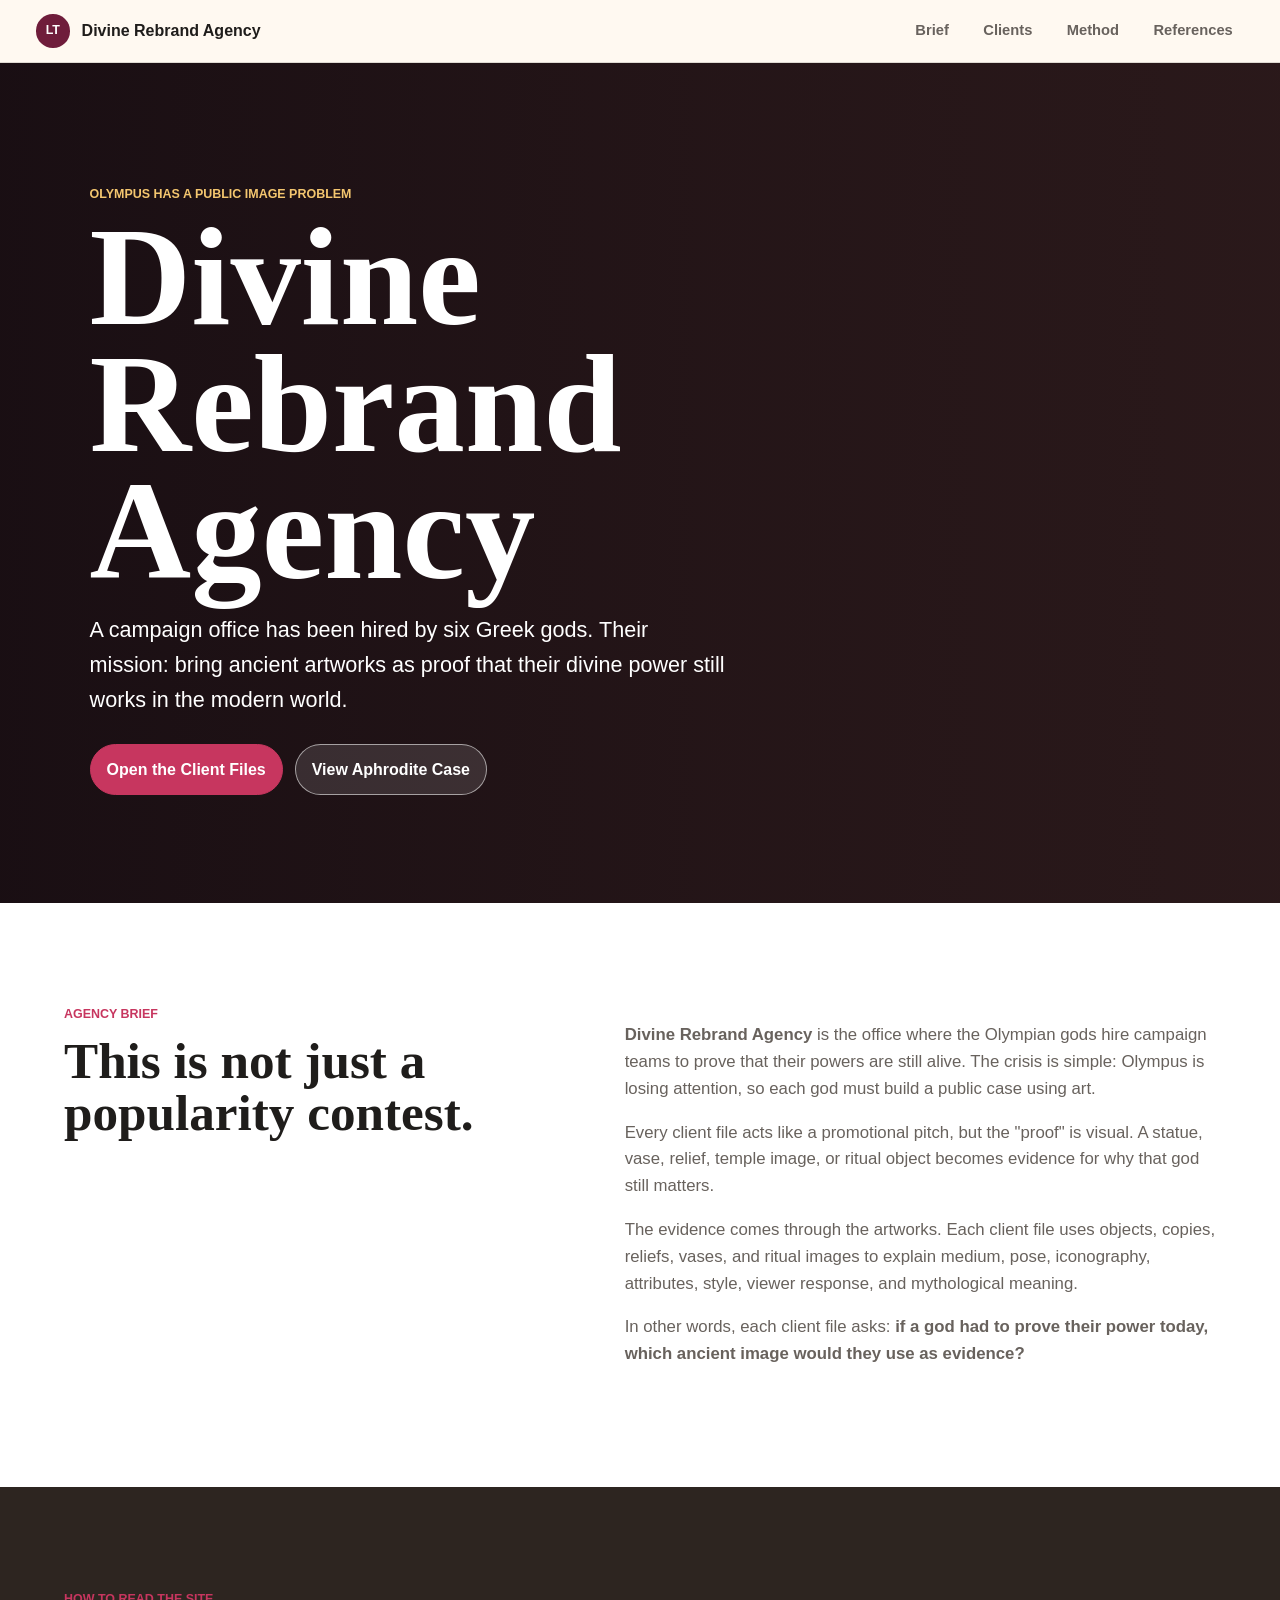
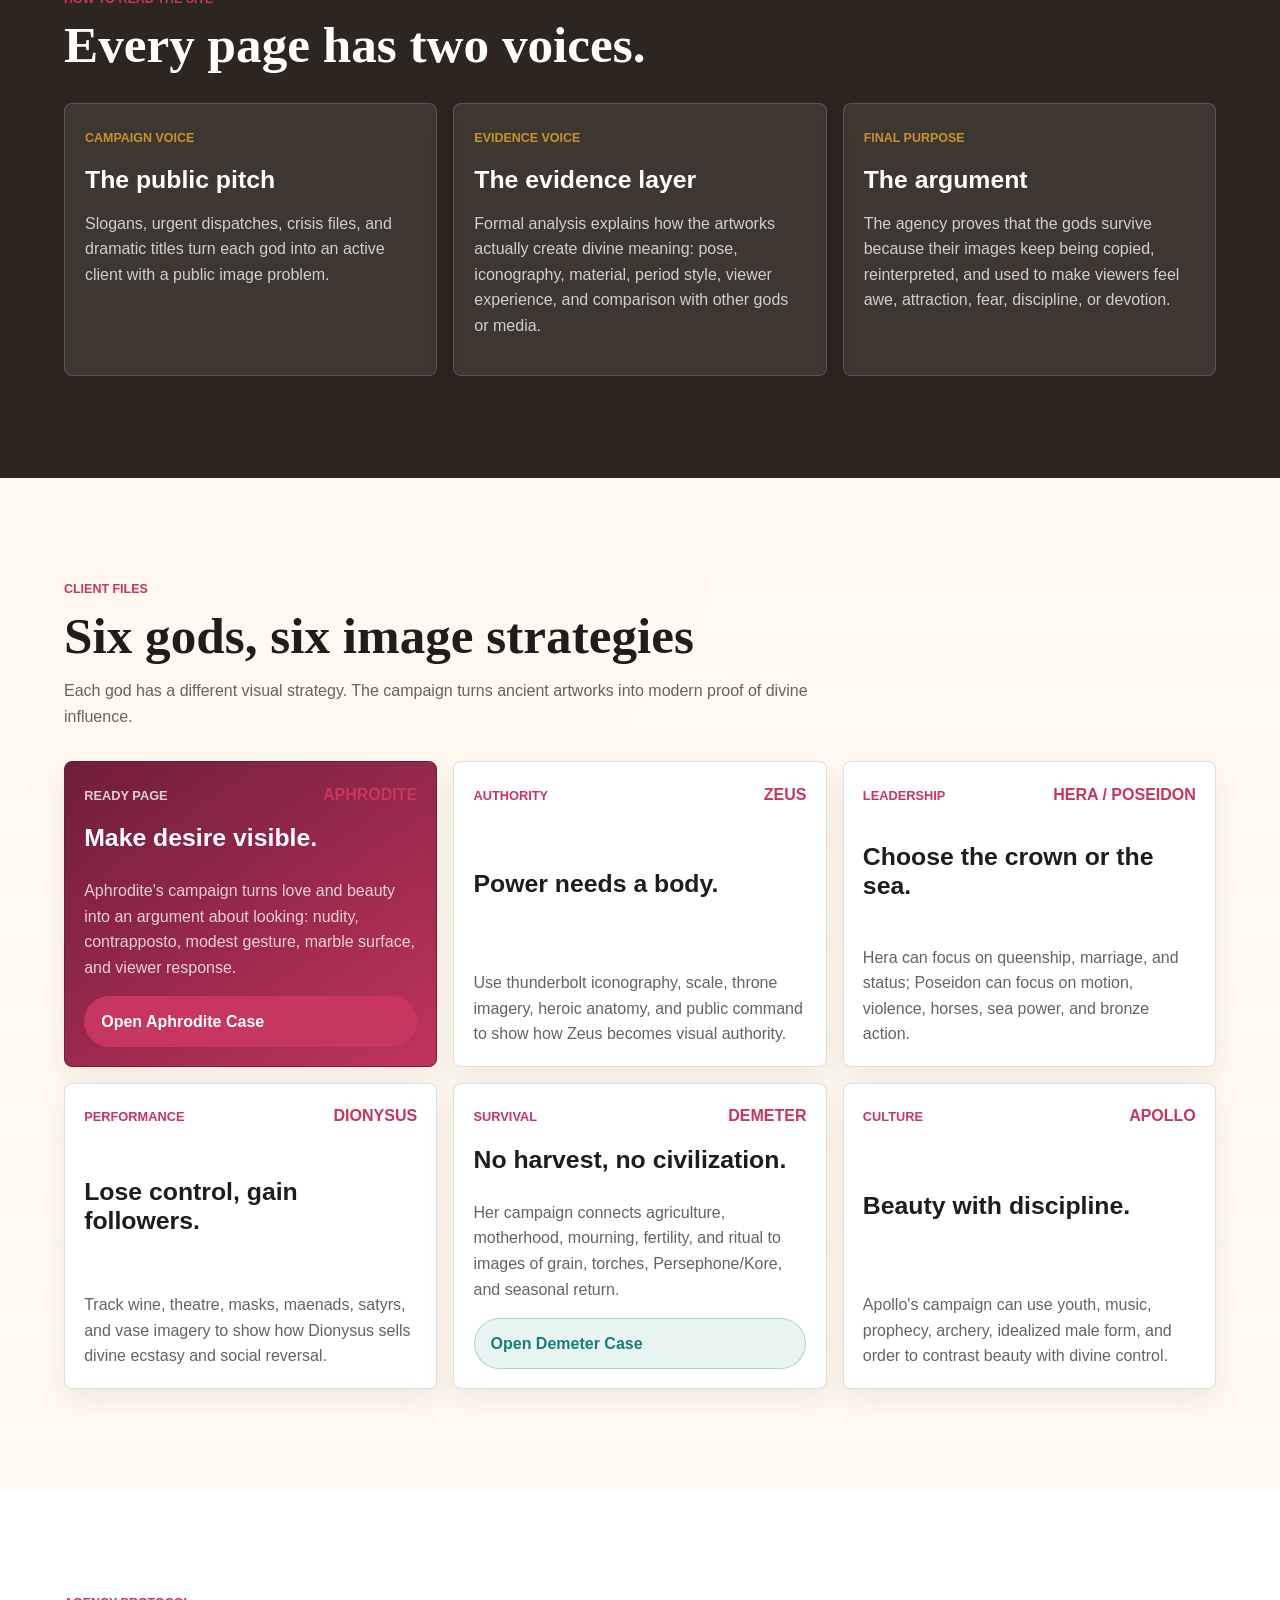
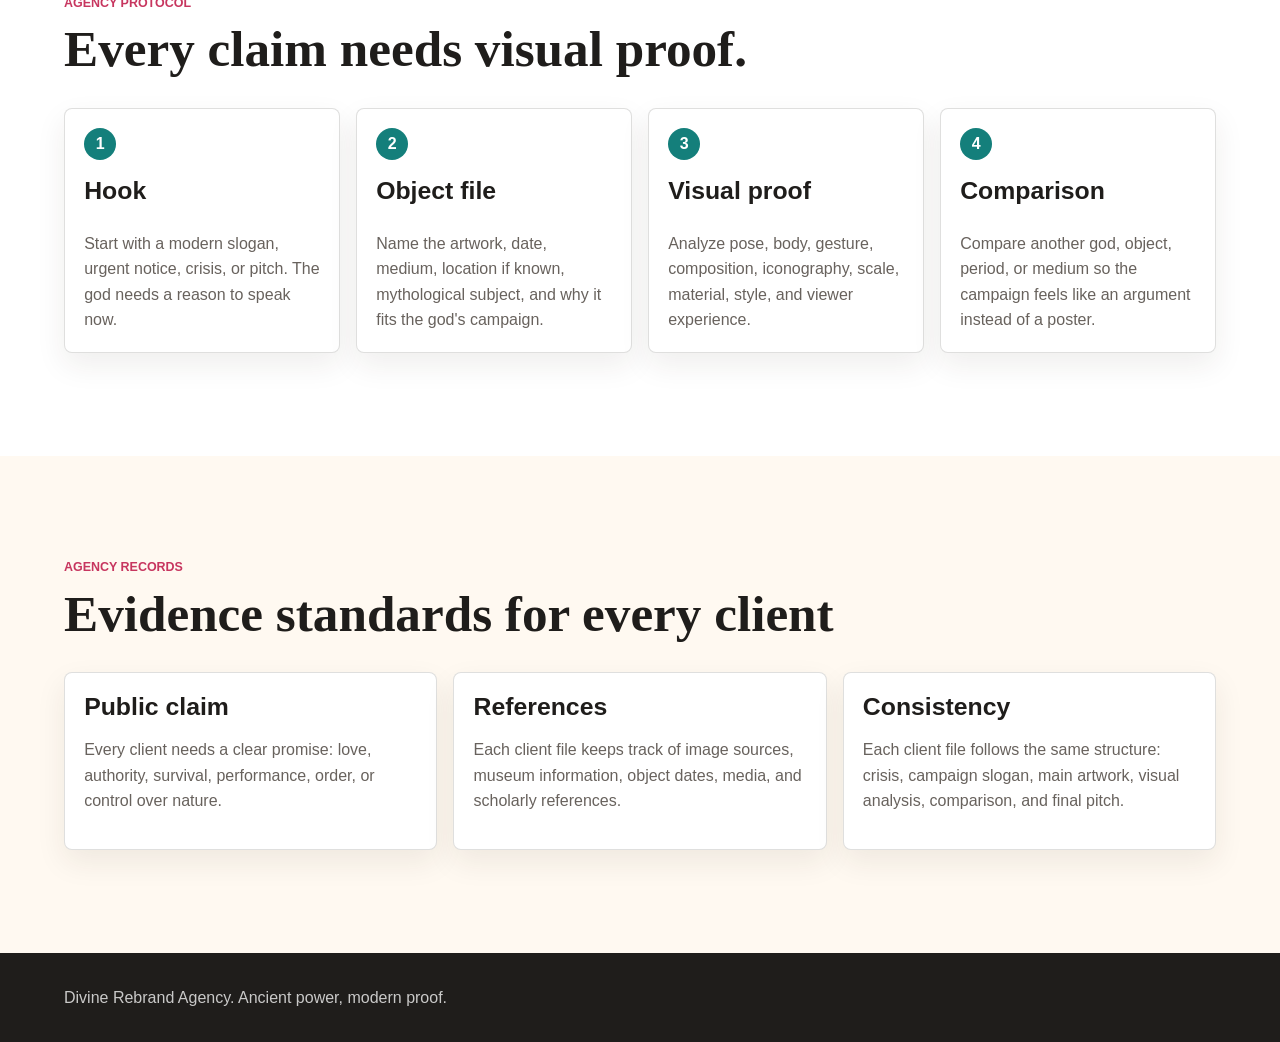
==== index.html @ 1e1e9582 "Remove class framing from public site" ====
<!doctype html>
<html lang="en">
<head>
  <meta charset="utf-8">
  <meta name="viewport" content="width=device-width, initial-scale=1">
  <title>Divine Rebrand Agency</title>
  <link rel="preconnect" href="https://commons.wikimedia.org">
  <link rel="preconnect" href="https://upload.wikimedia.org">
  <link rel="stylesheet" href="styles.css">
</head>
<body>
  <header class="site-header">
    <a class="brand" href="index.html" aria-label="Divine Rebrand Agency home">
      <span class="brand-mark">LT</span>
      <span>Divine Rebrand Agency</span>
    </a>
    <nav aria-label="Main navigation">
      <a href="#brief">Brief</a>
      <a href="#clients">Clients</a>
      <a href="#method">Method</a>
      <a href="#references">References</a>
    </nav>
  </header>

  <main>
    <section class="hero agency-hero" aria-labelledby="hero-title">
      <div class="hero-backdrop agency-backdrop" role="img" aria-label="Classical Venus painting used as a dramatic agency background"></div>
      <div class="hero-content">
        <p class="kicker">Olympus has a public image problem</p>
        <h1 id="hero-title">Divine Rebrand Agency</h1>
        <p class="hero-copy">A campaign office has been hired by six Greek gods. Their mission: bring ancient artworks as proof that their divine power still works in the modern world.</p>
        <div class="hero-actions">
          <a class="button primary" href="#clients">Open the Client Files</a>
          <a class="button ghost" href="aphrodite.html">View Aphrodite Case</a>
        </div>
      </div>
    </section>

    <section id="brief" class="band about-grid" aria-labelledby="brief-title">
      <div>
        <p class="section-label">Agency brief</p>
        <h2 id="brief-title">This is not just a popularity contest.</h2>
      </div>
      <div class="about-text">
        <p><strong>Divine Rebrand Agency</strong> is the office where the Olympian gods hire campaign teams to prove that their powers are still alive. The crisis is simple: Olympus is losing attention, so each god must build a public case using art.</p>
        <p>Every client file acts like a promotional pitch, but the "proof" is visual. A statue, vase, relief, temple image, or ritual object becomes evidence for why that god still matters.</p>
        <p>The evidence comes through the artworks. Each client file uses objects, copies, reliefs, vases, and ritual images to explain medium, pose, iconography, attributes, style, viewer response, and mythological meaning.</p>
        <p>In other words, each client file asks: <strong>if a god had to prove their power today, which ancient image would they use as evidence?</strong></p>
      </div>
    </section>

    <section class="theme-map" aria-labelledby="theme-map-title">
      <div class="section-heading">
        <p class="section-label">How to read the site</p>
        <h2 id="theme-map-title">Every page has two voices.</h2>
      </div>
      <div class="theme-grid">
        <article>
          <span>Campaign voice</span>
          <h3>The public pitch</h3>
          <p>Slogans, urgent dispatches, crisis files, and dramatic titles turn each god into an active client with a public image problem.</p>
        </article>
        <article>
          <span>Evidence voice</span>
          <h3>The evidence layer</h3>
          <p>Formal analysis explains how the artworks actually create divine meaning: pose, iconography, material, period style, viewer experience, and comparison with other gods or media.</p>
        </article>
        <article>
          <span>Final purpose</span>
          <h3>The argument</h3>
          <p>The agency proves that the gods survive because their images keep being copied, reinterpreted, and used to make viewers feel awe, attraction, fear, discipline, or devotion.</p>
        </article>
      </div>
    </section>

    <section id="clients" class="clients" aria-labelledby="clients-title">
      <div class="section-heading">
        <p class="section-label">Client files</p>
        <h2 id="clients-title">Six gods, six image strategies</h2>
        <p>Each god has a different visual strategy. The campaign turns ancient artworks into modern proof of divine influence.</p>
      </div>

      <div class="client-grid">
        <article class="client-card featured">
          <div class="client-topline">
            <span>Ready page</span>
            <strong>Aphrodite</strong>
          </div>
          <h3>Make desire visible.</h3>
          <p>Aphrodite's campaign turns love and beauty into an argument about looking: nudity, contrapposto, modest gesture, marble surface, and viewer response.</p>
          <a class="button primary" href="aphrodite.html">Open Aphrodite Case</a>
        </article>

        <article class="client-card">
          <div class="client-topline">
            <span>Authority</span>
            <strong>Zeus</strong>
          </div>
          <h3>Power needs a body.</h3>
          <p>Use thunderbolt iconography, scale, throne imagery, heroic anatomy, and public command to show how Zeus becomes visual authority.</p>
        </article>

        <article class="client-card">
          <div class="client-topline">
            <span>Leadership</span>
            <strong>Hera / Poseidon</strong>
          </div>
          <h3>Choose the crown or the sea.</h3>
          <p>Hera can focus on queenship, marriage, and status; Poseidon can focus on motion, violence, horses, sea power, and bronze action.</p>
        </article>

        <article class="client-card">
          <div class="client-topline">
            <span>Performance</span>
            <strong>Dionysus</strong>
          </div>
          <h3>Lose control, gain followers.</h3>
          <p>Track wine, theatre, masks, maenads, satyrs, and vase imagery to show how Dionysus sells divine ecstasy and social reversal.</p>
        </article>

        <article class="client-card">
          <div class="client-topline">
            <span>Survival</span>
            <strong>Demeter</strong>
          </div>
          <h3>No harvest, no civilization.</h3>
          <p>Her campaign connects agriculture, motherhood, mourning, fertility, and ritual to images of grain, torches, Persephone/Kore, and seasonal return.</p>
          <a class="button secondary" href="demeter.html">Open Demeter Case</a>
        </article>

        <article class="client-card">
          <div class="client-topline">
            <span>Culture</span>
            <strong>Apollo</strong>
          </div>
          <h3>Beauty with discipline.</h3>
          <p>Apollo's campaign can use youth, music, prophecy, archery, idealized male form, and order to contrast beauty with divine control.</p>
        </article>
      </div>
    </section>

    <section id="method" class="band method" aria-labelledby="method-title">
      <div class="section-heading">
        <p class="section-label">Agency protocol</p>
        <h2 id="method-title">Every claim needs visual proof.</h2>
      </div>
      <div class="method-grid">
        <article>
          <span>1</span>
          <h3>Hook</h3>
          <p>Start with a modern slogan, urgent notice, crisis, or pitch. The god needs a reason to speak now.</p>
        </article>
        <article>
          <span>2</span>
          <h3>Object file</h3>
          <p>Name the artwork, date, medium, location if known, mythological subject, and why it fits the god's campaign.</p>
        </article>
        <article>
          <span>3</span>
          <h3>Visual proof</h3>
          <p>Analyze pose, body, gesture, composition, iconography, scale, material, style, and viewer experience.</p>
        </article>
        <article>
          <span>4</span>
          <h3>Comparison</h3>
          <p>Compare another god, object, period, or medium so the campaign feels like an argument instead of a poster.</p>
        </article>
      </div>
    </section>

    <section id="references" class="references" aria-labelledby="references-title">
      <div class="section-heading">
        <p class="section-label">Agency records</p>
        <h2 id="references-title">Evidence standards for every client</h2>
      </div>
      <div class="reference-columns">
        <article>
          <h3>Public claim</h3>
          <p>Every client needs a clear promise: love, authority, survival, performance, order, or control over nature.</p>
        </article>
        <article>
          <h3>References</h3>
          <p>Each client file keeps track of image sources, museum information, object dates, media, and scholarly references.</p>
        </article>
        <article>
          <h3>Consistency</h3>
          <p>Each client file follows the same structure: crisis, campaign slogan, main artwork, visual analysis, comparison, and final pitch.</p>
        </article>
      </div>
    </section>
  </main>

  <footer>
    <p>Divine Rebrand Agency. Ancient power, modern proof.</p>
  </footer>
</body>
</html>
---- styles.css ----
:root {
  --ink: #1f1d1b;
  --muted: #68625d;
  --paper: #fff9f1;
  --panel: #ffffff;
  --rose: #c7365f;
  --wine: #6f1d3b;
  --gold: #c9932c;
  --teal: #147f7b;
  --bronze: #8c642d;
  --line: rgba(31, 29, 27, 0.14);
  --shadow: 0 20px 60px rgba(48, 31, 20, 0.18);
}

* {
  box-sizing: border-box;
}

html {
  scroll-behavior: smooth;
}

body {
  margin: 0;
  color: var(--ink);
  background: var(--paper);
  font-family: Inter, "Segoe UI", Arial, sans-serif;
  line-height: 1.6;
}

img {
  display: block;
  max-width: 100%;
}

a {
  color: inherit;
}

.site-header {
  position: sticky;
  top: 0;
  z-index: 20;
  display: flex;
  align-items: center;
  justify-content: space-between;
  gap: 1rem;
  padding: 0.75rem clamp(1rem, 3vw, 2.25rem);
  border-bottom: 1px solid var(--line);
  background: rgba(255, 249, 241, 0.92);
  backdrop-filter: blur(14px);
}

.brand,
nav {
  display: flex;
  align-items: center;
  gap: 0.75rem;
}

.brand {
  text-decoration: none;
  font-weight: 800;
}

.brand-mark {
  display: grid;
  width: 2.1rem;
  height: 2.1rem;
  place-items: center;
  border-radius: 50%;
  color: #fff;
  background: var(--wine);
  font-size: 0.78rem;
}

nav a {
  border-radius: 999px;
  padding: 0.45rem 0.7rem;
  color: var(--muted);
  font-size: 0.92rem;
  font-weight: 700;
  text-decoration: none;
}

nav a:hover,
nav a:focus-visible {
  color: var(--ink);
  background: rgba(199, 54, 95, 0.1);
}

.hero {
  position: relative;
  min-height: calc(100vh - 60px);
  display: grid;
  align-items: end;
  overflow: hidden;
  background: #2e1b1c;
}

.hero-backdrop {
  position: absolute;
  inset: 0;
  background:
    linear-gradient(90deg, rgba(23, 13, 18, 0.86), rgba(23, 13, 18, 0.34) 54%, rgba(23, 13, 18, 0.08)),
    url("https://commons.wikimedia.org/wiki/Special:FilePath/Sandro%20Botticelli%20-%20La%20nascita%20di%20Venere%20-%20Google%20Art%20Project%20-%20edited.jpg") center 34% / cover;
  transform: scale(1.02);
}

.agency-backdrop {
  background:
    linear-gradient(90deg, rgba(23, 13, 18, 0.9), rgba(23, 13, 18, 0.42) 56%, rgba(23, 13, 18, 0.16)),
    url("https://commons.wikimedia.org/wiki/Special:FilePath/Sandro%20Botticelli%20-%20La%20nascita%20di%20Venere%20-%20Google%20Art%20Project%20-%20edited.jpg") center 30% / cover;
}

.aphrodite-backdrop {
  background:
    linear-gradient(90deg, rgba(63, 17, 39, 0.92), rgba(63, 17, 39, 0.48) 54%, rgba(63, 17, 39, 0.08)),
    url("https://commons.wikimedia.org/wiki/Special:FilePath/Cnidus%20Aphrodite%20Altemps%20Inv8619.jpg") center 18% / cover;
}

.demeter-backdrop {
  background:
    linear-gradient(90deg, rgba(31, 39, 18, 0.92), rgba(56, 54, 28, 0.58) 54%, rgba(56, 54, 28, 0.12)),
    url("https://upload.wikimedia.org/wikipedia/commons/2/20/Great_Eleusinian_Relief.jpg") center 18% / cover;
}

.hero-content {
  position: relative;
  width: min(760px, calc(100% - 2rem));
  margin: 0 0 clamp(4rem, 12vh, 7rem) clamp(1rem, 7vw, 6rem);
  color: #fff;
}

.kicker,
.section-label {
  margin: 0 0 0.6rem;
  color: var(--rose);
  font-size: 0.78rem;
  font-weight: 900;
  letter-spacing: 0;
  text-transform: uppercase;
}

.hero .kicker {
  color: #f4c66f;
}

h1,
h2,
h3,
p {
  overflow-wrap: anywhere;
}

h1 {
  margin: 0;
  font-family: Georgia, "Times New Roman", serif;
  font-size: clamp(4rem, 11vw, 9rem);
  line-height: 0.9;
  letter-spacing: 0;
}

h2 {
  margin: 0;
  font-family: Georgia, "Times New Roman", serif;
  font-size: clamp(2rem, 4vw, 4.4rem);
  line-height: 1.02;
  letter-spacing: 0;
}

h3 {
  margin: 0 0 0.6rem;
  font-size: clamp(1.1rem, 2vw, 1.55rem);
  line-height: 1.18;
  letter-spacing: 0;
}

.hero-copy {
  max-width: 40rem;
  margin: 1.2rem 0 1.7rem;
  font-size: clamp(1.05rem, 2vw, 1.35rem);
}

.hero-actions,
.promise-buttons,
.ad-links {
  display: flex;
  flex-wrap: wrap;
  gap: 0.75rem;
}

.button,
button {
  min-height: 2.7rem;
  border: 1px solid var(--line);
  border-radius: 999px;
  padding: 0.72rem 1rem;
  font: inherit;
  font-weight: 800;
  cursor: pointer;
}

.button {
  display: inline-flex;
  align-items: center;
  text-decoration: none;
}

.primary {
  color: #fff;
  border-color: var(--rose);
  background: var(--rose);
}

.secondary {
  color: var(--teal);
  border-color: rgba(20, 127, 123, 0.28);
  background: #e7f4f2;
}

.ghost {
  color: #fff;
  border-color: rgba(255, 255, 255, 0.55);
  background: rgba(255, 255, 255, 0.12);
}

.band,
.clients,
.campaign,
  .compare,
  .theme-map,
  .method,
  .analysis-lab,
  .campaign-files,
  .references {
  padding: clamp(4rem, 8vw, 7rem) clamp(1rem, 5vw, 5rem);
}

.band {
  background: #fff;
}

.about-grid {
  display: grid;
  grid-template-columns: minmax(0, 0.9fr) minmax(18rem, 1.1fr);
  gap: clamp(2rem, 6vw, 6rem);
}

.about-text {
  color: var(--muted);
  font-size: 1.05rem;
}

.section-heading {
  max-width: 780px;
  margin-bottom: 2rem;
}

.section-heading > p:last-child {
  color: var(--muted);
}

.clients {
  background:
    linear-gradient(180deg, rgba(255, 249, 241, 0.96), rgba(255, 249, 241, 1)),
    radial-gradient(circle at 20% 0%, rgba(199, 54, 95, 0.16), transparent 34%);
}

.client-grid {
  display: grid;
  grid-template-columns: repeat(3, minmax(0, 1fr));
  gap: 1rem;
}

.client-card,
.method-grid article {
  min-height: 250px;
  display: grid;
  align-content: space-between;
  gap: 1rem;
  padding: 1.2rem;
  border: 1px solid var(--line);
  border-radius: 8px;
  background: var(--panel);
  box-shadow: 0 12px 30px rgba(55, 36, 21, 0.08);
}

.client-card.featured {
  color: #fff;
  border-color: var(--wine);
  background:
    linear-gradient(145deg, rgba(111, 29, 59, 0.95), rgba(199, 54, 95, 0.92)),
    var(--wine);
}

.client-card.featured p,
.client-card.featured .client-topline span {
  color: rgba(255, 255, 255, 0.78);
}

.client-card p,
.method-grid p {
  margin: 0;
  color: var(--muted);
}

.client-topline {
  display: flex;
  align-items: baseline;
  justify-content: space-between;
  gap: 1rem;
  color: var(--rose);
  font-size: 0.8rem;
  font-weight: 900;
  text-transform: uppercase;
}

.client-topline strong {
  color: currentColor;
  font-size: 1rem;
}

.method-grid {
  display: grid;
  grid-template-columns: repeat(4, minmax(0, 1fr));
  gap: 1rem;
}

.method-grid article {
  min-height: 220px;
}

.method-grid span {
  display: grid;
  width: 2rem;
  height: 2rem;
  place-items: center;
  border-radius: 50%;
  color: #fff;
  background: var(--teal);
  font-weight: 900;
}

.theme-map,
.analysis-lab {
  background: #2d2520;
  color: #fff;
}

.theme-map .section-heading > p:last-child,
.analysis-lab .section-heading > p:last-child {
  color: rgba(255, 255, 255, 0.72);
}

.theme-grid,
.dossier-grid,
.analysis-grid {
  display: grid;
  grid-template-columns: repeat(3, minmax(0, 1fr));
  gap: 1rem;
}

.theme-grid article,
.dossier-grid article,
.analysis-grid article {
  min-height: 250px;
  padding: 1.25rem;
  border: 1px solid var(--line);
  border-radius: 8px;
  background: var(--panel);
  box-shadow: 0 12px 30px rgba(55, 36, 21, 0.08);
}

.theme-grid article,
.analysis-grid article {
  border-color: rgba(255, 255, 255, 0.16);
  background: rgba(255, 255, 255, 0.08);
}

.theme-grid span,
.dossier-grid span {
  display: inline-flex;
  margin-bottom: 1rem;
  color: var(--gold);
  font-size: 0.78rem;
  font-weight: 900;
  text-transform: uppercase;
}

.theme-grid p,
.analysis-grid p {
  color: rgba(255, 255, 255, 0.76);
}

.analysis-grid {
  grid-template-columns: repeat(4, minmax(0, 1fr));
}

.campaign-files {
  color: #fff;
  background:
    linear-gradient(180deg, rgba(45, 37, 32, 0.96), rgba(54, 47, 30, 0.98)),
    #2d2520;
}

.campaign-files .section-heading > p:last-child {
  color: rgba(255, 255, 255, 0.74);
}

.file-list {
  display: grid;
  gap: 0.85rem;
}

.campaign-file {
  overflow: hidden;
  border: 1px solid rgba(255, 255, 255, 0.16);
  border-radius: 8px;
  background: rgba(255, 255, 255, 0.08);
}

.campaign-file summary {
  display: flex;
  align-items: center;
  justify-content: space-between;
  gap: 1rem;
  min-height: 4.3rem;
  padding: 1rem clamp(1rem, 3vw, 1.5rem);
  color: #fff;
  font-size: clamp(1.05rem, 2vw, 1.3rem);
  font-weight: 900;
  cursor: pointer;
}

.campaign-file summary::marker {
  color: var(--gold);
}

.campaign-file summary span {
  flex: 0 0 auto;
  color: #f4c66f;
  font-size: 0.78rem;
  text-transform: uppercase;
}

.campaign-file[open] summary {
  background: rgba(244, 198, 111, 0.1);
}

.file-content {
  display: grid;
  grid-template-columns: minmax(14rem, 0.78fr) minmax(18rem, 1.22fr);
  gap: clamp(1rem, 4vw, 2rem);
  align-items: center;
  padding: 0 clamp(1rem, 3vw, 1.5rem) clamp(1rem, 3vw, 1.5rem);
}

.file-content img {
  width: 100%;
  aspect-ratio: 4 / 3;
  border-radius: 6px;
  object-fit: cover;
  background: #eadfce;
}

.file-content h3 {
  color: #fff;
}

.file-content p {
  margin: 0;
  color: rgba(255, 255, 255, 0.76);
  font-size: 1.04rem;
}

.dossier-grid article {
  background:
    linear-gradient(145deg, rgba(255, 255, 255, 0.96), rgba(255, 249, 241, 0.96));
}

.dossier-grid p {
  color: var(--muted);
}

.verdict-section {
  background: #fff;
}

.verdict-copy {
  max-width: 900px;
  color: var(--muted);
  font-size: 1.12rem;
}

.campaign-stage {
  display: grid;
  grid-template-columns: minmax(16rem, 0.78fr) minmax(20rem, 1.22fr);
  gap: clamp(1rem, 4vw, 3rem);
  align-items: stretch;
}

.poster {
  position: relative;
  min-height: 560px;
  overflow: hidden;
  border-radius: 8px;
  box-shadow: var(--shadow);
  background: var(--wine);
}

.poster img {
  width: 100%;
  height: 100%;
  object-fit: cover;
  filter: sepia(0.24) saturate(1.04);
}

.poster::after {
  content: "";
  position: absolute;
  inset: 0;
  background: linear-gradient(0deg, rgba(111, 29, 59, 0.88), rgba(111, 29, 59, 0.08) 58%);
}

.demeter-poster {
  background: #39331b;
}

.demeter-poster::after {
  background: linear-gradient(0deg, rgba(57, 51, 27, 0.9), rgba(57, 51, 27, 0.08) 58%);
}

.poster-copy {
  position: absolute;
  z-index: 1;
  inset: auto 1.2rem 1.2rem;
  color: #fff;
}

.poster-copy span,
.poster-copy small {
  display: block;
}

.poster-copy strong {
  display: block;
  margin: 0.25rem 0 0.5rem;
  color: #ffd86f;
  font-family: Georgia, "Times New Roman", serif;
  font-size: clamp(2.2rem, 5vw, 4.2rem);
  line-height: 0.95;
  text-transform: uppercase;
}

.promise-panel,
.timeline-display,
.duel,
.evidence-grid article,
.reference-columns article {
  border: 1px solid var(--line);
  border-radius: 8px;
  background: var(--panel);
  box-shadow: 0 12px 30px rgba(55, 36, 21, 0.08);
}

.promise-panel {
  display: grid;
  align-content: start;
  gap: 1.25rem;
  padding: clamp(1.1rem, 3vw, 2rem);
}

.promise-tab {
  color: var(--wine);
  background: #fff4f6;
}

.promise-tab.active {
  color: #fff;
  border-color: var(--wine);
  background: var(--wine);
}

.promise-copy {
  min-height: 280px;
  display: grid;
  align-content: center;
  padding: clamp(1rem, 4vw, 3rem);
  border-radius: 8px;
  background:
    linear-gradient(135deg, rgba(20, 127, 123, 0.1), rgba(199, 54, 95, 0.12)),
    #fff;
}

.promise-copy p:last-child {
  color: var(--muted);
  font-size: 1.08rem;
}

.timeline-track {
  display: grid;
  grid-template-columns: repeat(3, minmax(0, 1fr));
  gap: 0.75rem;
  margin-bottom: 1rem;
}

.time-card {
  display: grid;
  justify-items: start;
  min-height: 7rem;
  border-radius: 8px;
  color: var(--ink);
  background: #f7efe3;
  text-align: left;
}

.time-card span {
  display: grid;
  width: 1.8rem;
  height: 1.8rem;
  place-items: center;
  border-radius: 50%;
  color: #fff;
  background: var(--bronze);
}

.time-card.active {
  border-color: var(--teal);
  background: #e7f4f2;
}

.timeline-display {
  display: grid;
  grid-template-columns: minmax(14rem, 0.8fr) minmax(18rem, 1.2fr);
  gap: clamp(1rem, 4vw, 3rem);
  align-items: center;
  padding: clamp(1rem, 3vw, 2rem);
}

.timeline-display img {
  width: 100%;
  aspect-ratio: 4 / 3;
  border-radius: 6px;
  object-fit: cover;
  background: #eadfce;
}

.timeline-display p {
  color: var(--muted);
}

.duel {
  display: grid;
  grid-template-columns: minmax(13rem, 1fr) minmax(15rem, 0.8fr) minmax(13rem, 1fr);
  gap: 1rem;
  align-items: stretch;
  padding: 1rem;
}

.duel-image {
  display: grid;
  align-content: space-between;
  gap: 0.75rem;
  min-height: 430px;
  margin: 0;
}

.duel-image img {
  width: 100%;
  height: 370px;
  border-radius: 6px;
  object-fit: cover;
  background: #fff;
}

.duel-image figcaption {
  color: var(--muted);
  font-size: 0.93rem;
}

.duel-control {
  display: grid;
  align-content: center;
  gap: 1rem;
  padding: 1rem;
  border-radius: 8px;
  background: #2d2520;
  color: #fff;
}

.duel-control label {
  color: #f4c66f;
  font-weight: 900;
  text-transform: uppercase;
}

input[type="range"] {
  width: 100%;
  accent-color: var(--rose);
}

.evidence-grid,
.reference-columns {
  display: grid;
  grid-template-columns: repeat(3, minmax(0, 1fr));
  gap: 1rem;
  margin-top: 1rem;
}

.evidence-grid article,
.reference-columns article {
  padding: 1.2rem;
}

.evidence-grid p,
.reference-columns p,
.reference-columns li {
  color: var(--muted);
}

.interactive-links {
  display: grid;
  grid-template-columns: minmax(14rem, 0.7fr) minmax(18rem, 1.3fr);
  gap: clamp(1rem, 4vw, 3rem);
  align-items: start;
}

.ad-links button {
  color: var(--rose);
  background: #fff;
}

.toast {
  min-height: 3.5rem;
  margin-top: 1rem;
  padding: 1rem;
  border-left: 4px solid var(--teal);
  background: #e7f4f2;
  color: #24524f;
  font-weight: 700;
}

footer {
  padding: 2rem clamp(1rem, 5vw, 5rem);
  color: #fff;
  background: var(--ink);
}

footer p {
  margin: 0;
  color: rgba(255, 255, 255, 0.76);
}

@media (max-width: 860px) {
  .site-header {
    align-items: flex-start;
    flex-direction: column;
  }

  nav {
    width: 100%;
    overflow-x: auto;
    padding-bottom: 0.25rem;
  }

  .hero-content {
    margin-left: 1rem;
  }

  .about-grid,
  .campaign-stage,
  .timeline-display,
  .duel,
  .file-content,
  .interactive-links {
    grid-template-columns: 1fr;
  }

  .timeline-track,
  .client-grid,
  .method-grid,
  .theme-grid,
  .dossier-grid,
  .analysis-grid,
  .evidence-grid,
  .reference-columns {
    grid-template-columns: 1fr;
  }

  .poster {
    min-height: 430px;
  }

  .duel-image {
    min-height: auto;
  }

  .duel-image img {
    height: 300px;
  }
}

@media (max-width: 520px) {
  .band,
  .clients,
  .campaign,
  .compare,
  .theme-map,
  .method,
  .analysis-lab,
  .campaign-files,
  .references {
    padding-inline: 1rem;
  }

  .button,
  button {
    width: 100%;
    justify-content: center;
  }

  h1 {
    font-size: 3.8rem;
  }
}
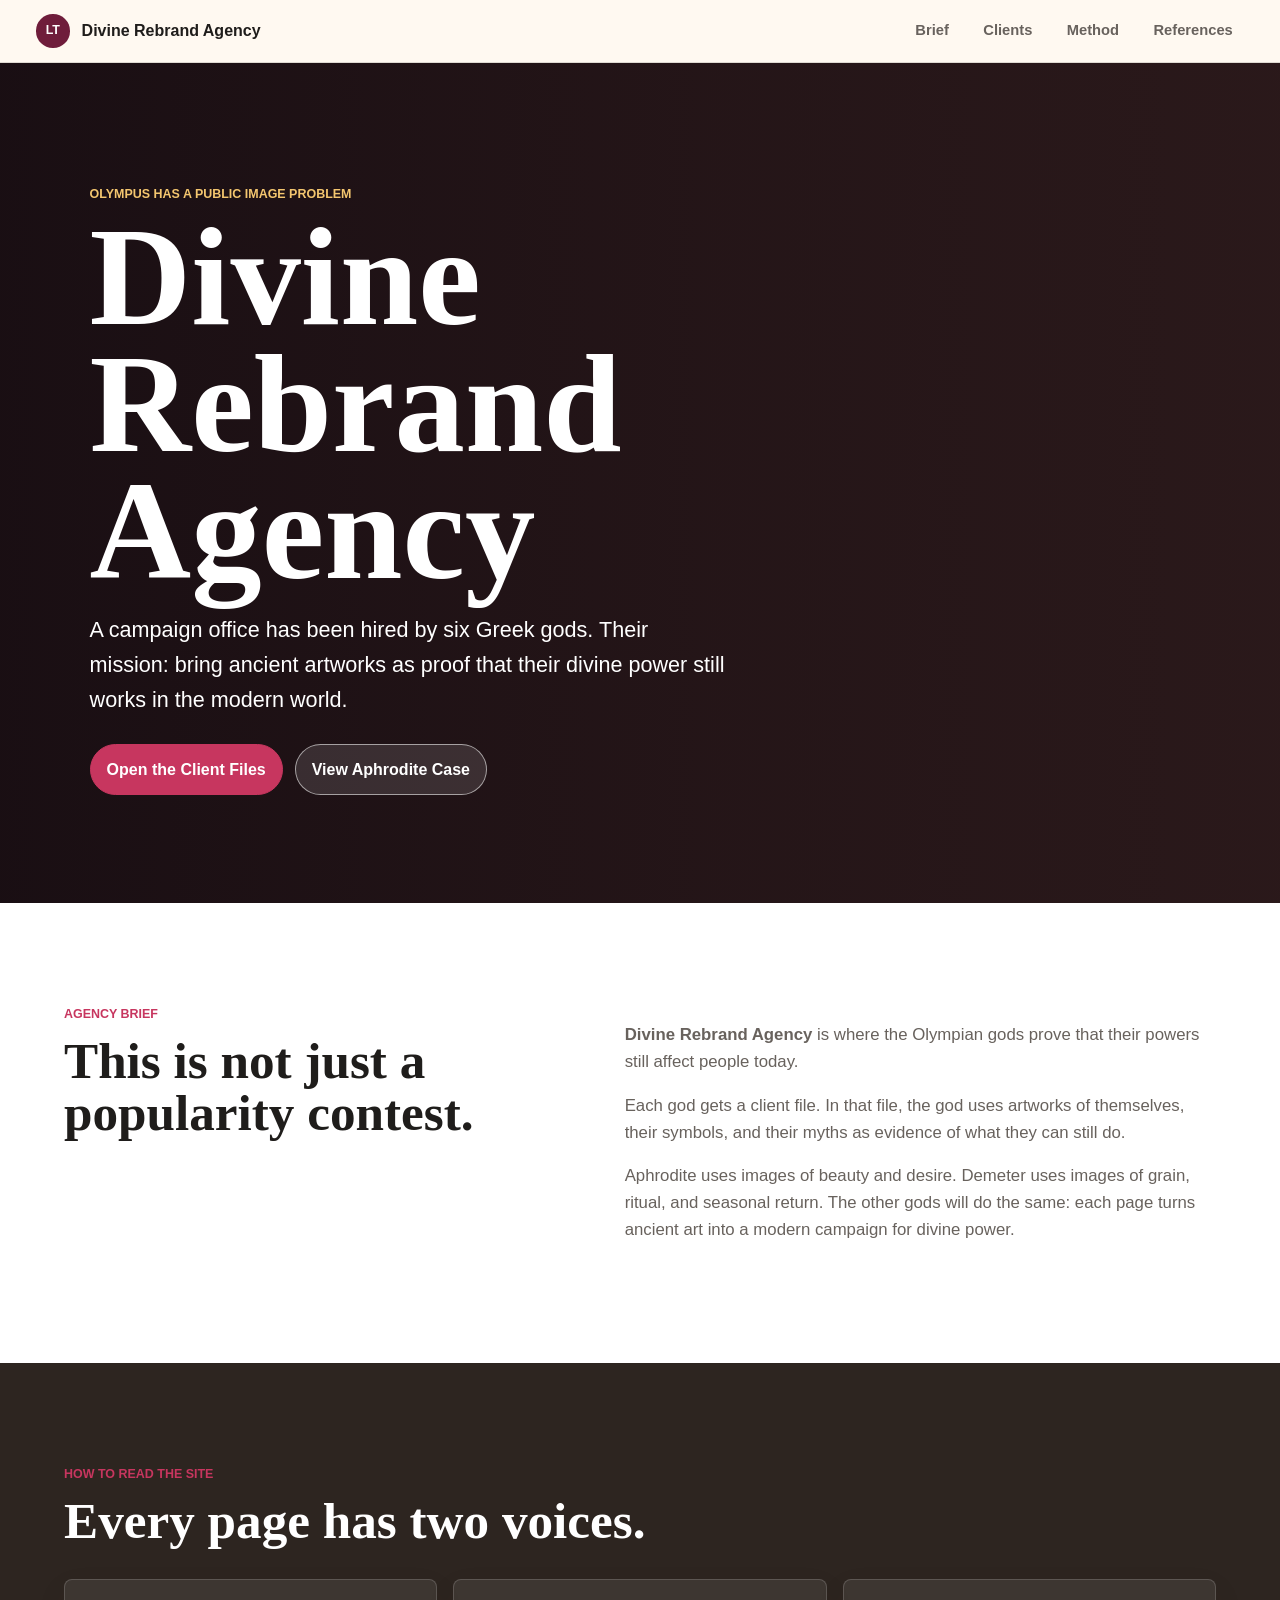
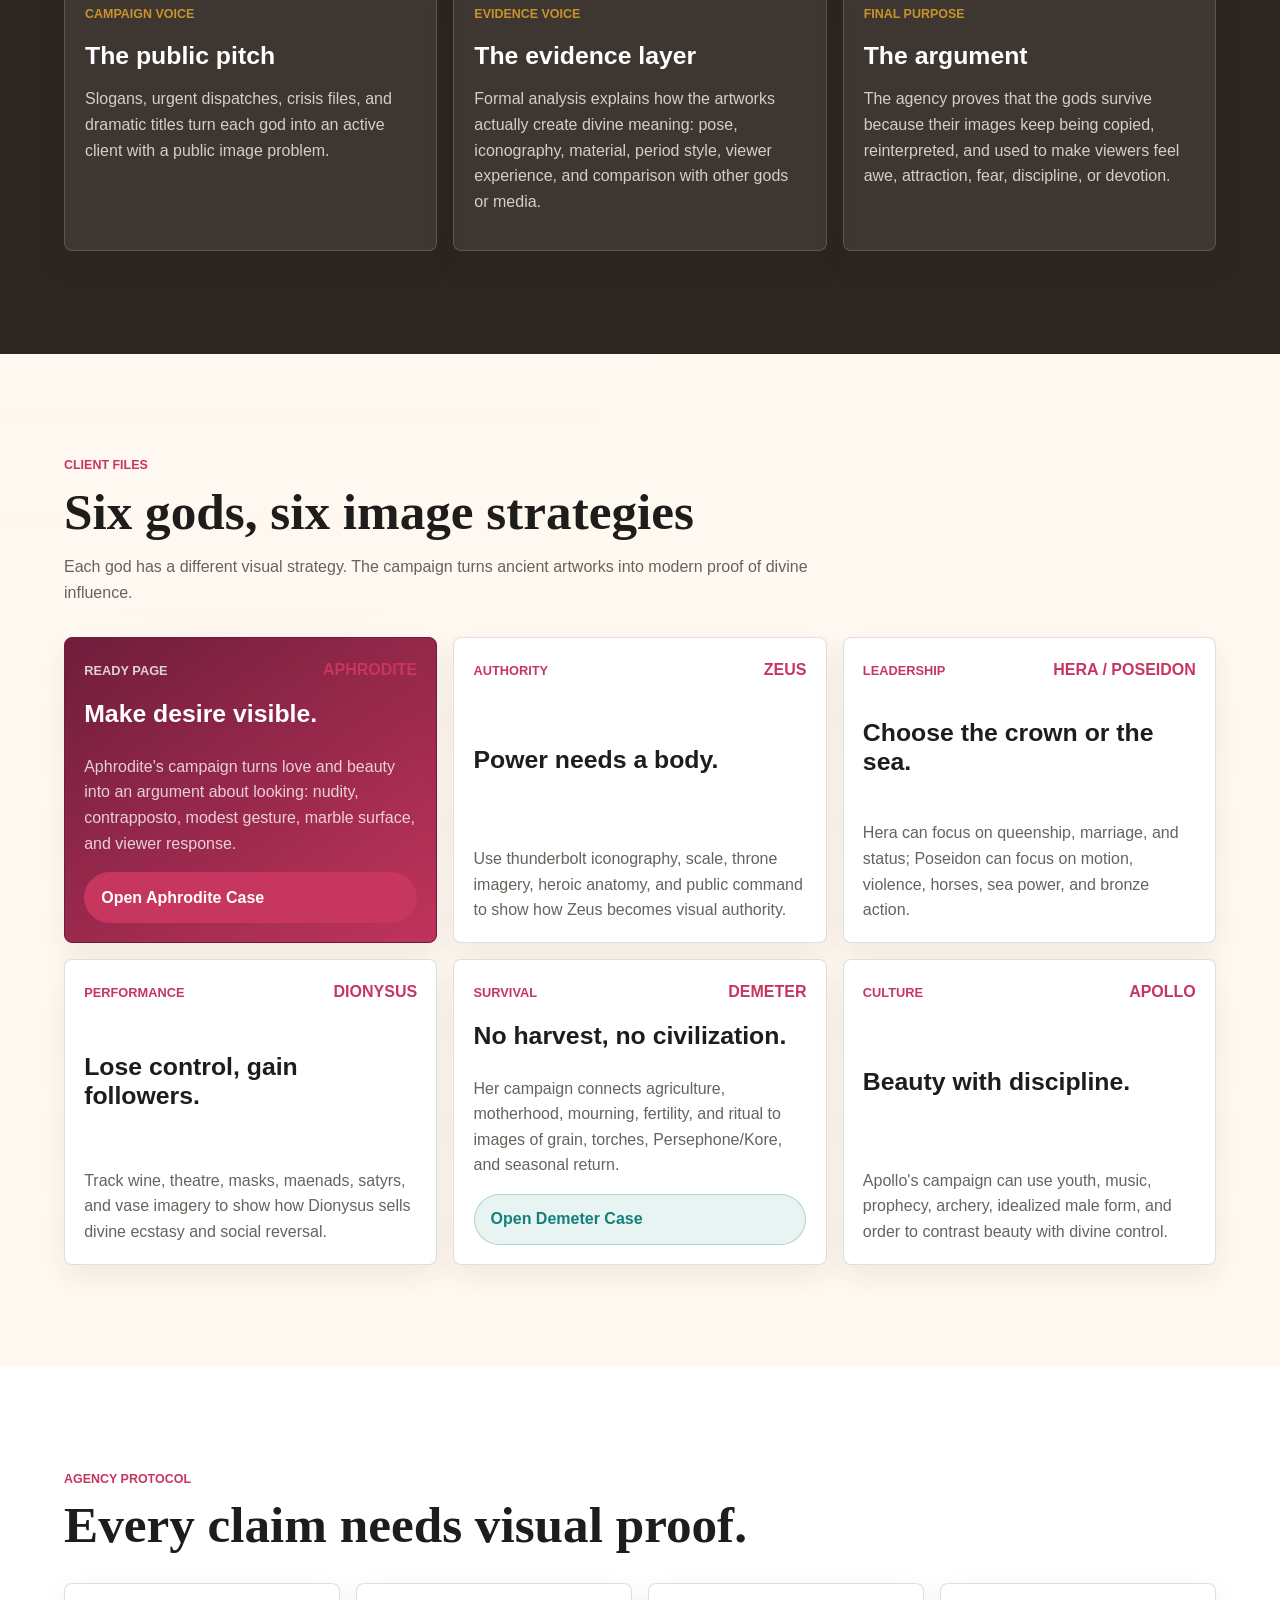
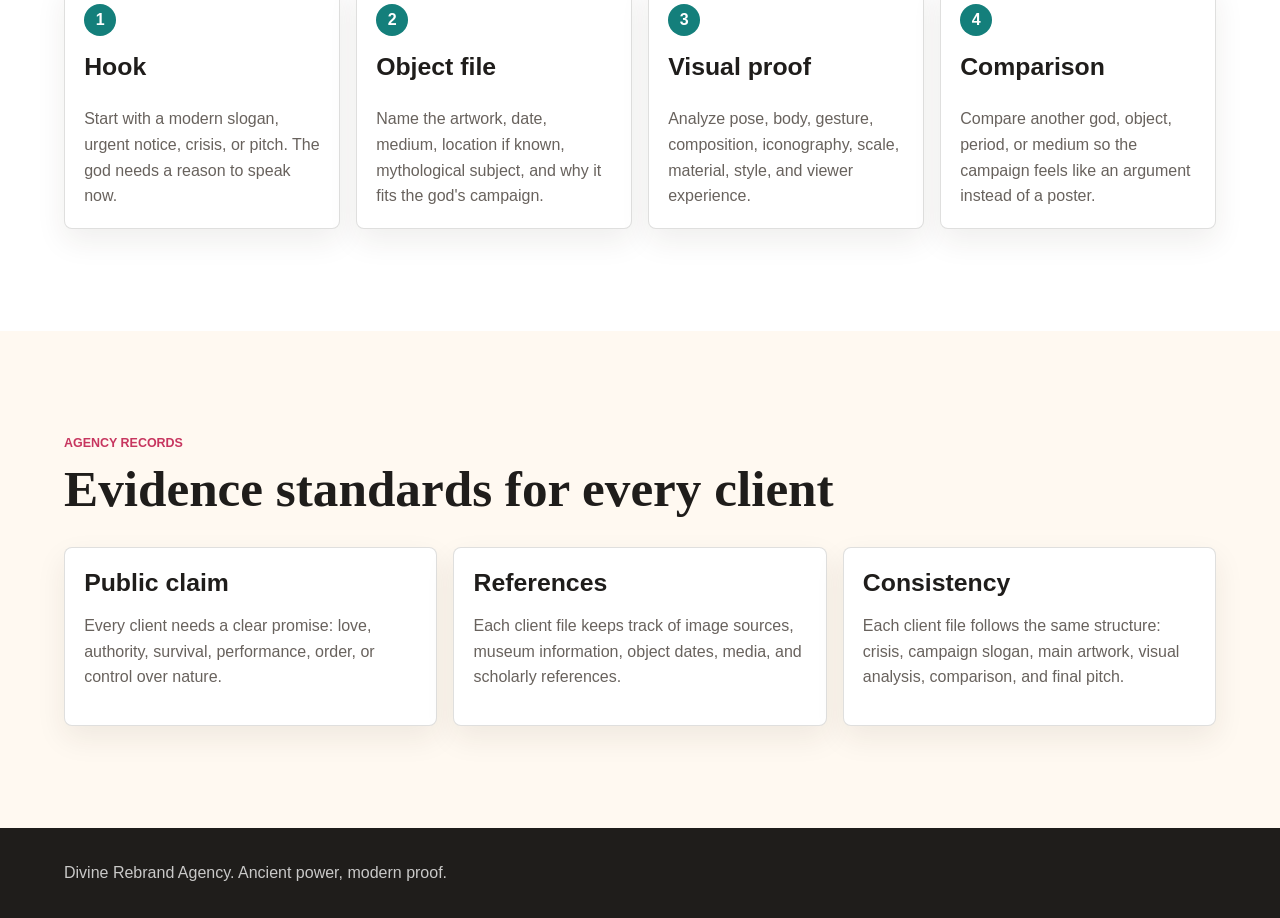
==== commit b172c55c: "Simplify agency homepage explanation" ====
--- a/index.html
+++ b/index.html
@@ -42,10 +42,9 @@
         <h2 id="brief-title">This is not just a popularity contest.</h2>
       </div>
       <div class="about-text">
-        <p><strong>Divine Rebrand Agency</strong> is the office where the Olympian gods hire campaign teams to prove that their powers are still alive. The crisis is simple: Olympus is losing attention, so each god must build a public case using art.</p>
-        <p>Every client file acts like a promotional pitch, but the "proof" is visual. A statue, vase, relief, temple image, or ritual object becomes evidence for why that god still matters.</p>
-        <p>The evidence comes through the artworks. Each client file uses objects, copies, reliefs, vases, and ritual images to explain medium, pose, iconography, attributes, style, viewer response, and mythological meaning.</p>
-        <p>In other words, each client file asks: <strong>if a god had to prove their power today, which ancient image would they use as evidence?</strong></p>
+        <p><strong>Divine Rebrand Agency</strong> is where the Olympian gods prove that their powers still affect people today.</p>
+        <p>Each god gets a client file. In that file, the god uses artworks of themselves, their symbols, and their myths as evidence of what they can still do.</p>
+        <p>Aphrodite uses images of beauty and desire. Demeter uses images of grain, ritual, and seasonal return. The other gods will do the same: each page turns ancient art into a modern campaign for divine power.</p>
       </div>
     </section>
 
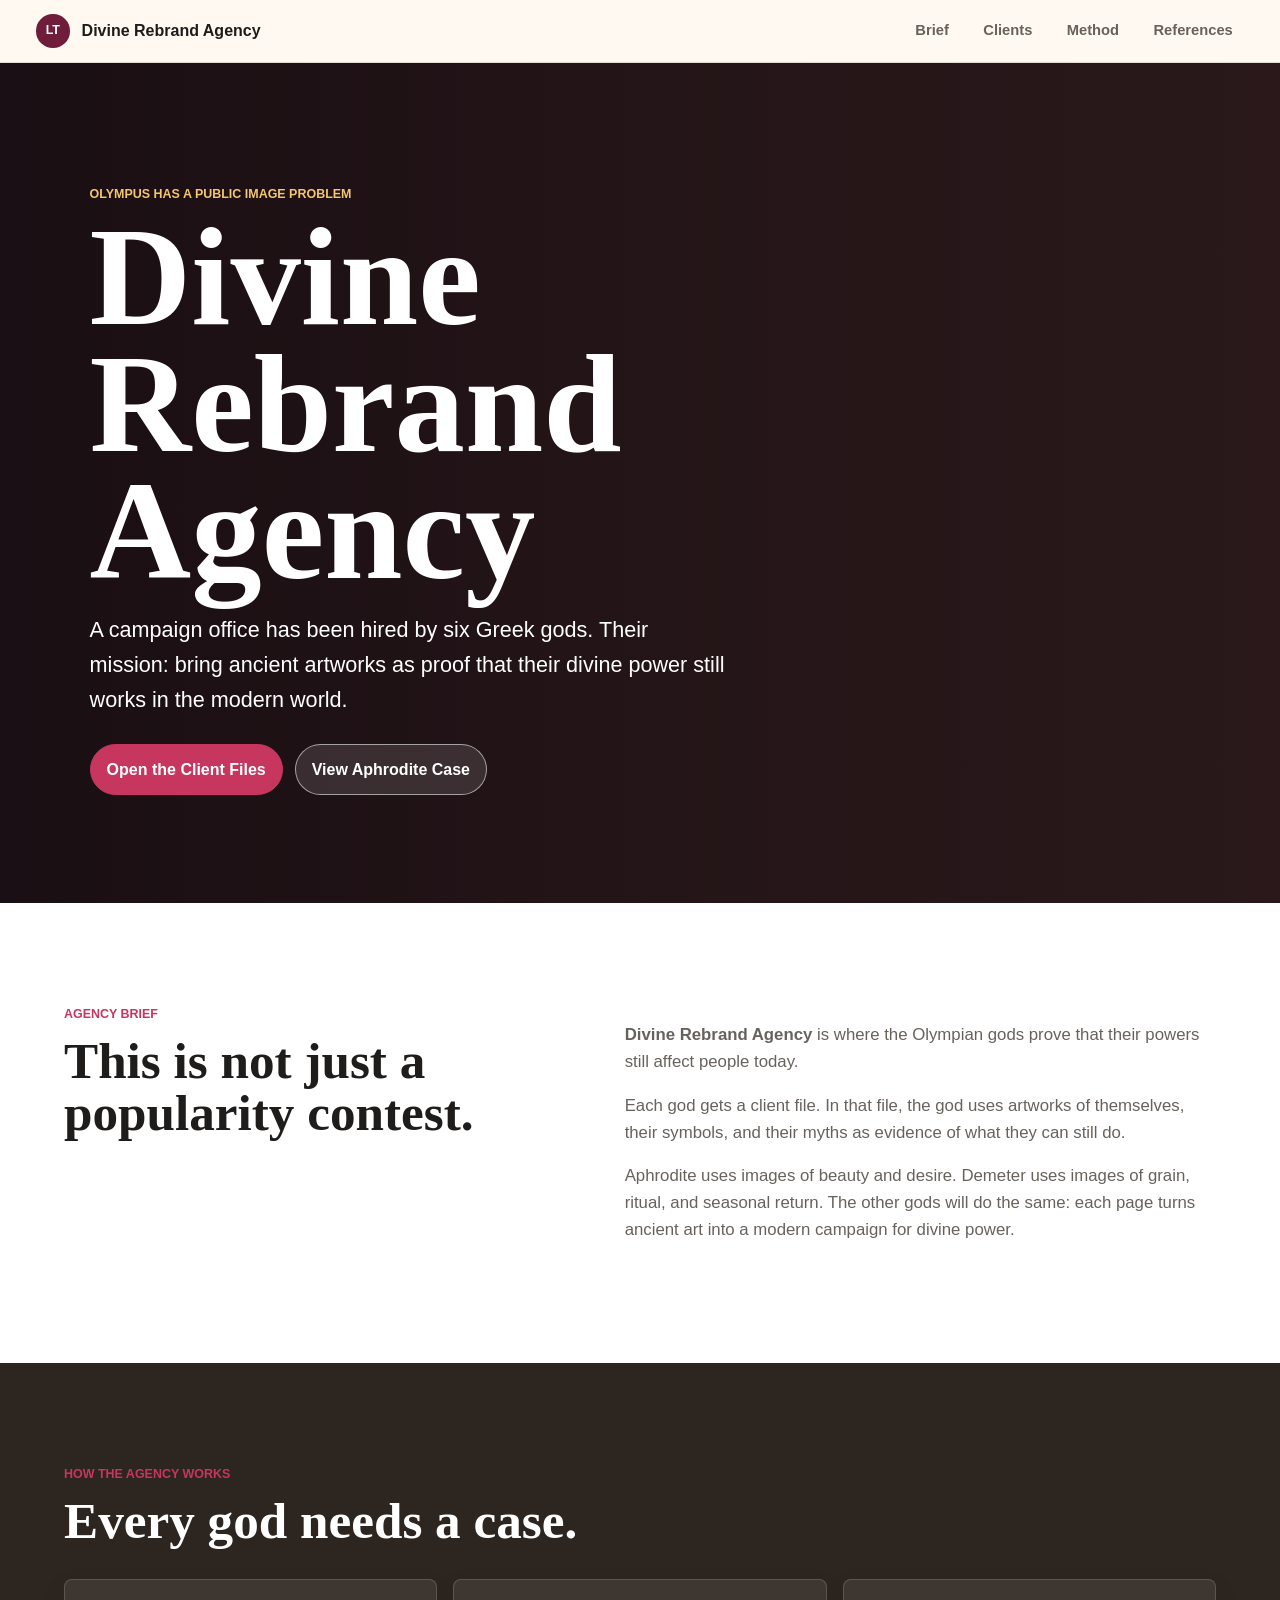
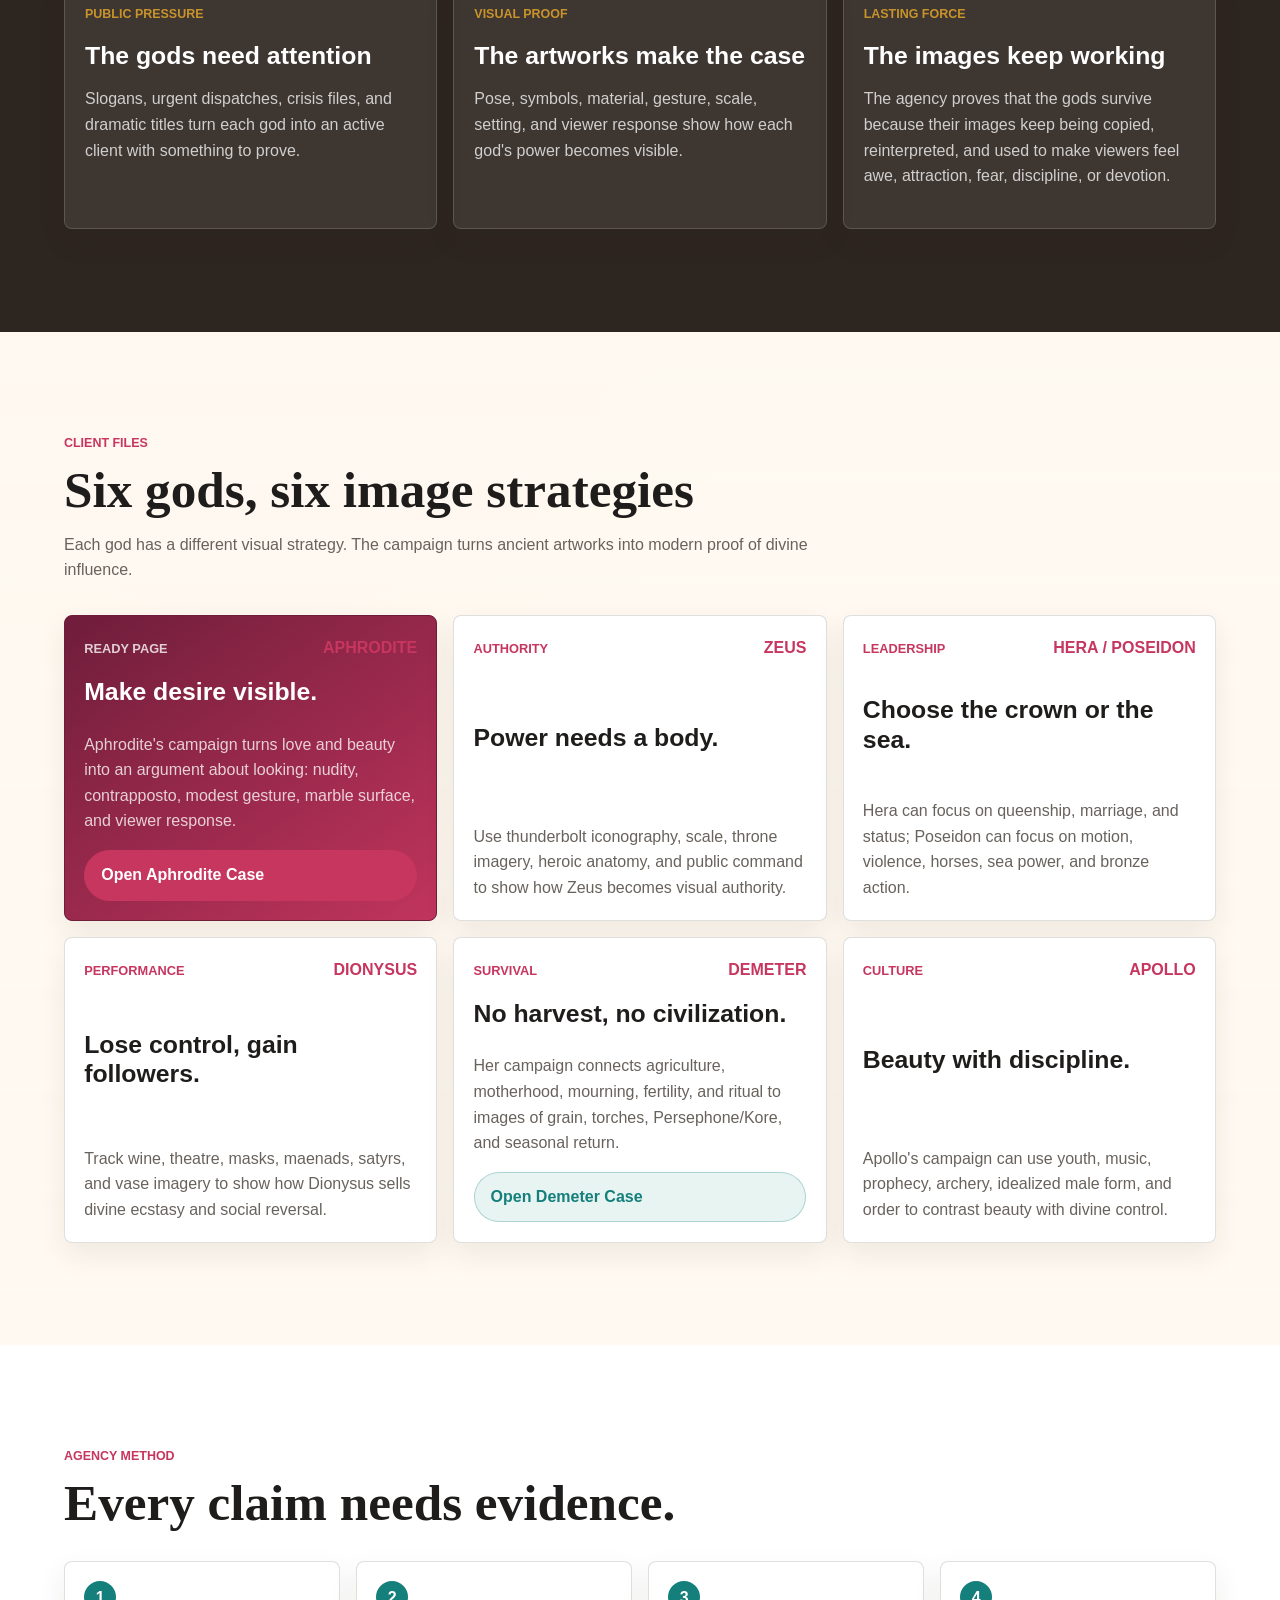
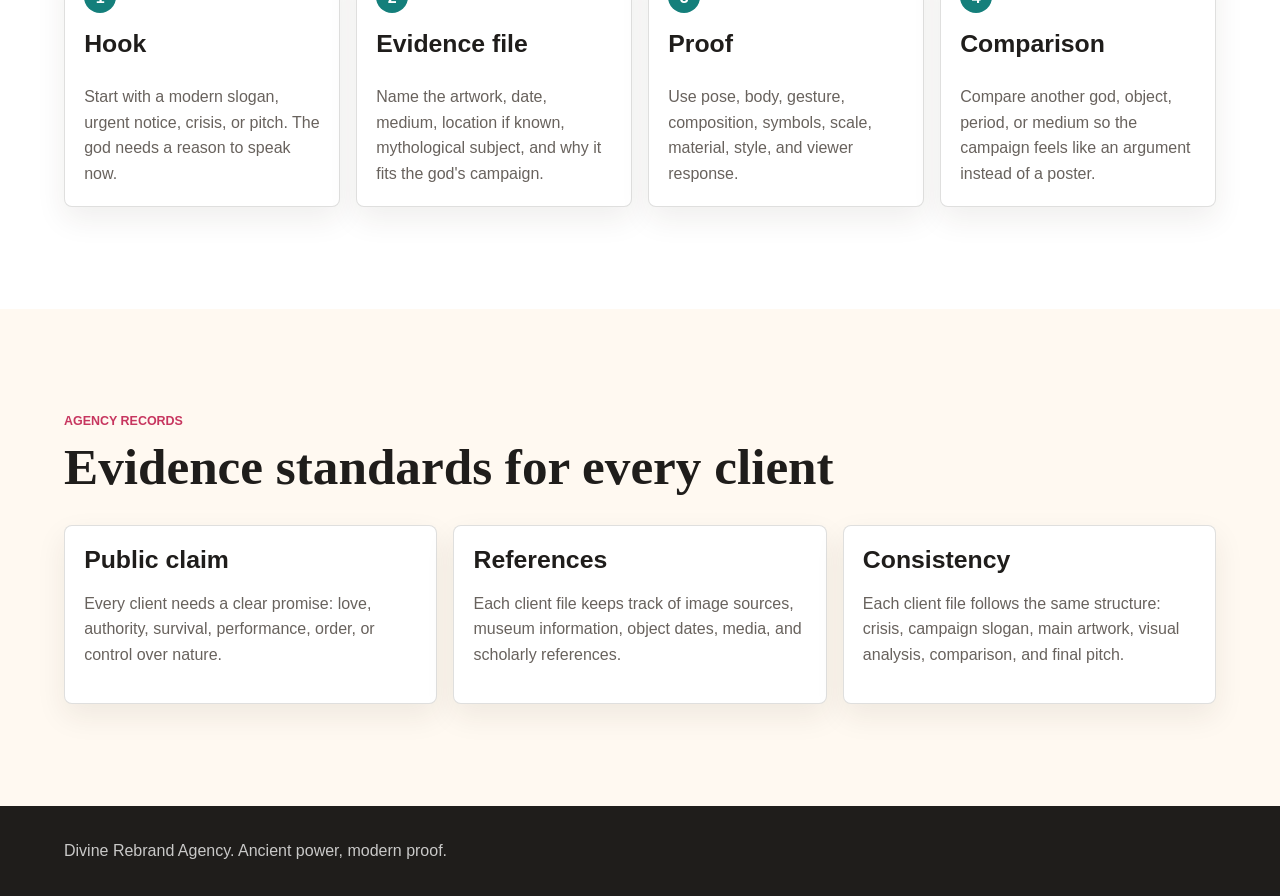
==== commit cd83579f: "Rebuild Demeter as six exhibit campaign" ====
--- a/index.html
+++ b/index.html
@@ -50,23 +50,23 @@
 
     <section class="theme-map" aria-labelledby="theme-map-title">
       <div class="section-heading">
-        <p class="section-label">How to read the site</p>
-        <h2 id="theme-map-title">Every page has two voices.</h2>
+        <p class="section-label">How the agency works</p>
+        <h2 id="theme-map-title">Every god needs a case.</h2>
       </div>
       <div class="theme-grid">
         <article>
-          <span>Campaign voice</span>
-          <h3>The public pitch</h3>
-          <p>Slogans, urgent dispatches, crisis files, and dramatic titles turn each god into an active client with a public image problem.</p>
+          <span>Public pressure</span>
+          <h3>The gods need attention</h3>
+          <p>Slogans, urgent dispatches, crisis files, and dramatic titles turn each god into an active client with something to prove.</p>
         </article>
         <article>
-          <span>Evidence voice</span>
-          <h3>The evidence layer</h3>
-          <p>Formal analysis explains how the artworks actually create divine meaning: pose, iconography, material, period style, viewer experience, and comparison with other gods or media.</p>
+          <span>Visual proof</span>
+          <h3>The artworks make the case</h3>
+          <p>Pose, symbols, material, gesture, scale, setting, and viewer response show how each god's power becomes visible.</p>
         </article>
         <article>
-          <span>Final purpose</span>
-          <h3>The argument</h3>
+          <span>Lasting force</span>
+          <h3>The images keep working</h3>
           <p>The agency proves that the gods survive because their images keep being copied, reinterpreted, and used to make viewers feel awe, attraction, fear, discipline, or devotion.</p>
         </article>
       </div>
@@ -140,8 +140,8 @@
 
     <section id="method" class="band method" aria-labelledby="method-title">
       <div class="section-heading">
-        <p class="section-label">Agency protocol</p>
-        <h2 id="method-title">Every claim needs visual proof.</h2>
+        <p class="section-label">Agency method</p>
+        <h2 id="method-title">Every claim needs evidence.</h2>
       </div>
       <div class="method-grid">
         <article>
@@ -151,13 +151,13 @@
         </article>
         <article>
           <span>2</span>
-          <h3>Object file</h3>
+          <h3>Evidence file</h3>
           <p>Name the artwork, date, medium, location if known, mythological subject, and why it fits the god's campaign.</p>
         </article>
         <article>
           <span>3</span>
-          <h3>Visual proof</h3>
-          <p>Analyze pose, body, gesture, composition, iconography, scale, material, style, and viewer experience.</p>
+          <h3>Proof</h3>
+          <p>Use pose, body, gesture, composition, symbols, scale, material, style, and viewer response.</p>
         </article>
         <article>
           <span>4</span>
--- a/styles.css
+++ b/styles.css
@@ -456,6 +456,10 @@
   padding: 0 clamp(1rem, 3vw, 1.5rem) clamp(1rem, 3vw, 1.5rem);
 }
 
+.exhibit-card .file-content {
+  padding: clamp(1rem, 3vw, 1.5rem);
+}
+
 .file-content img {
   width: 100%;
   aspect-ratio: 4 / 3;
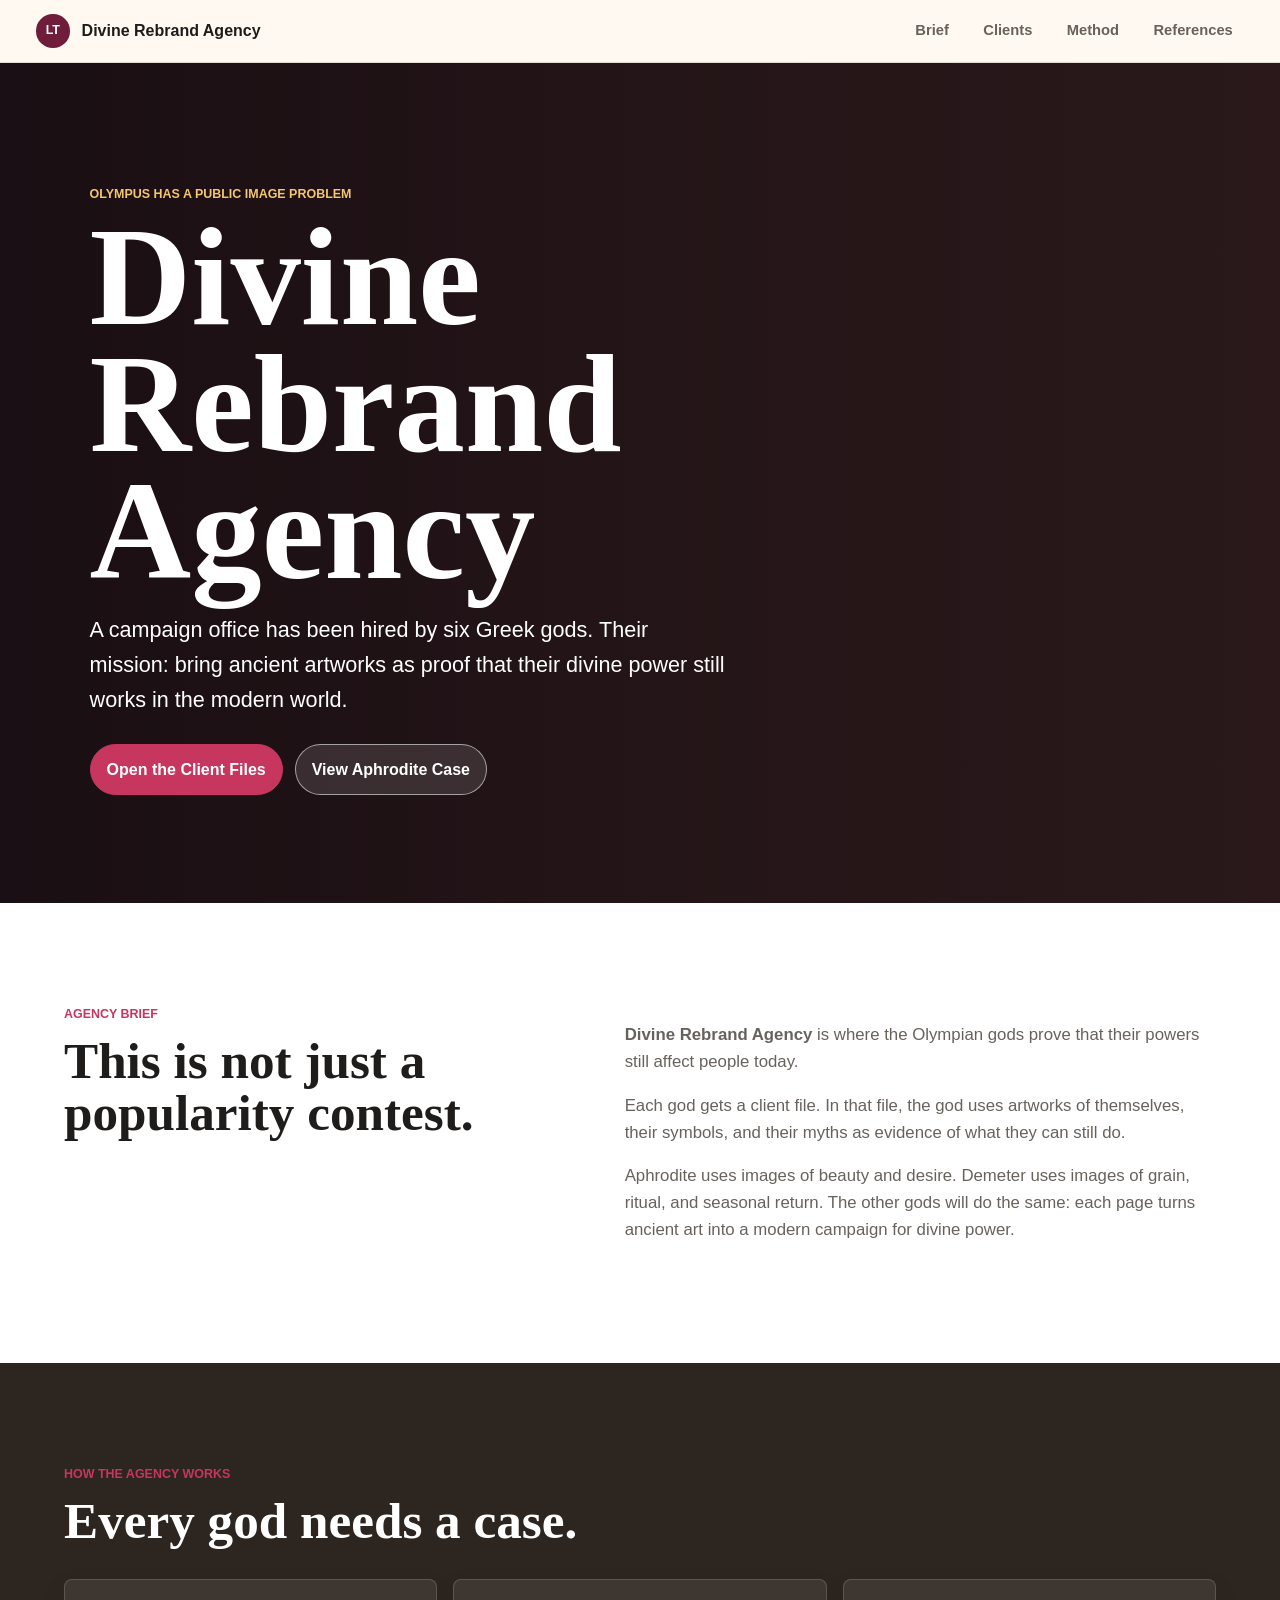
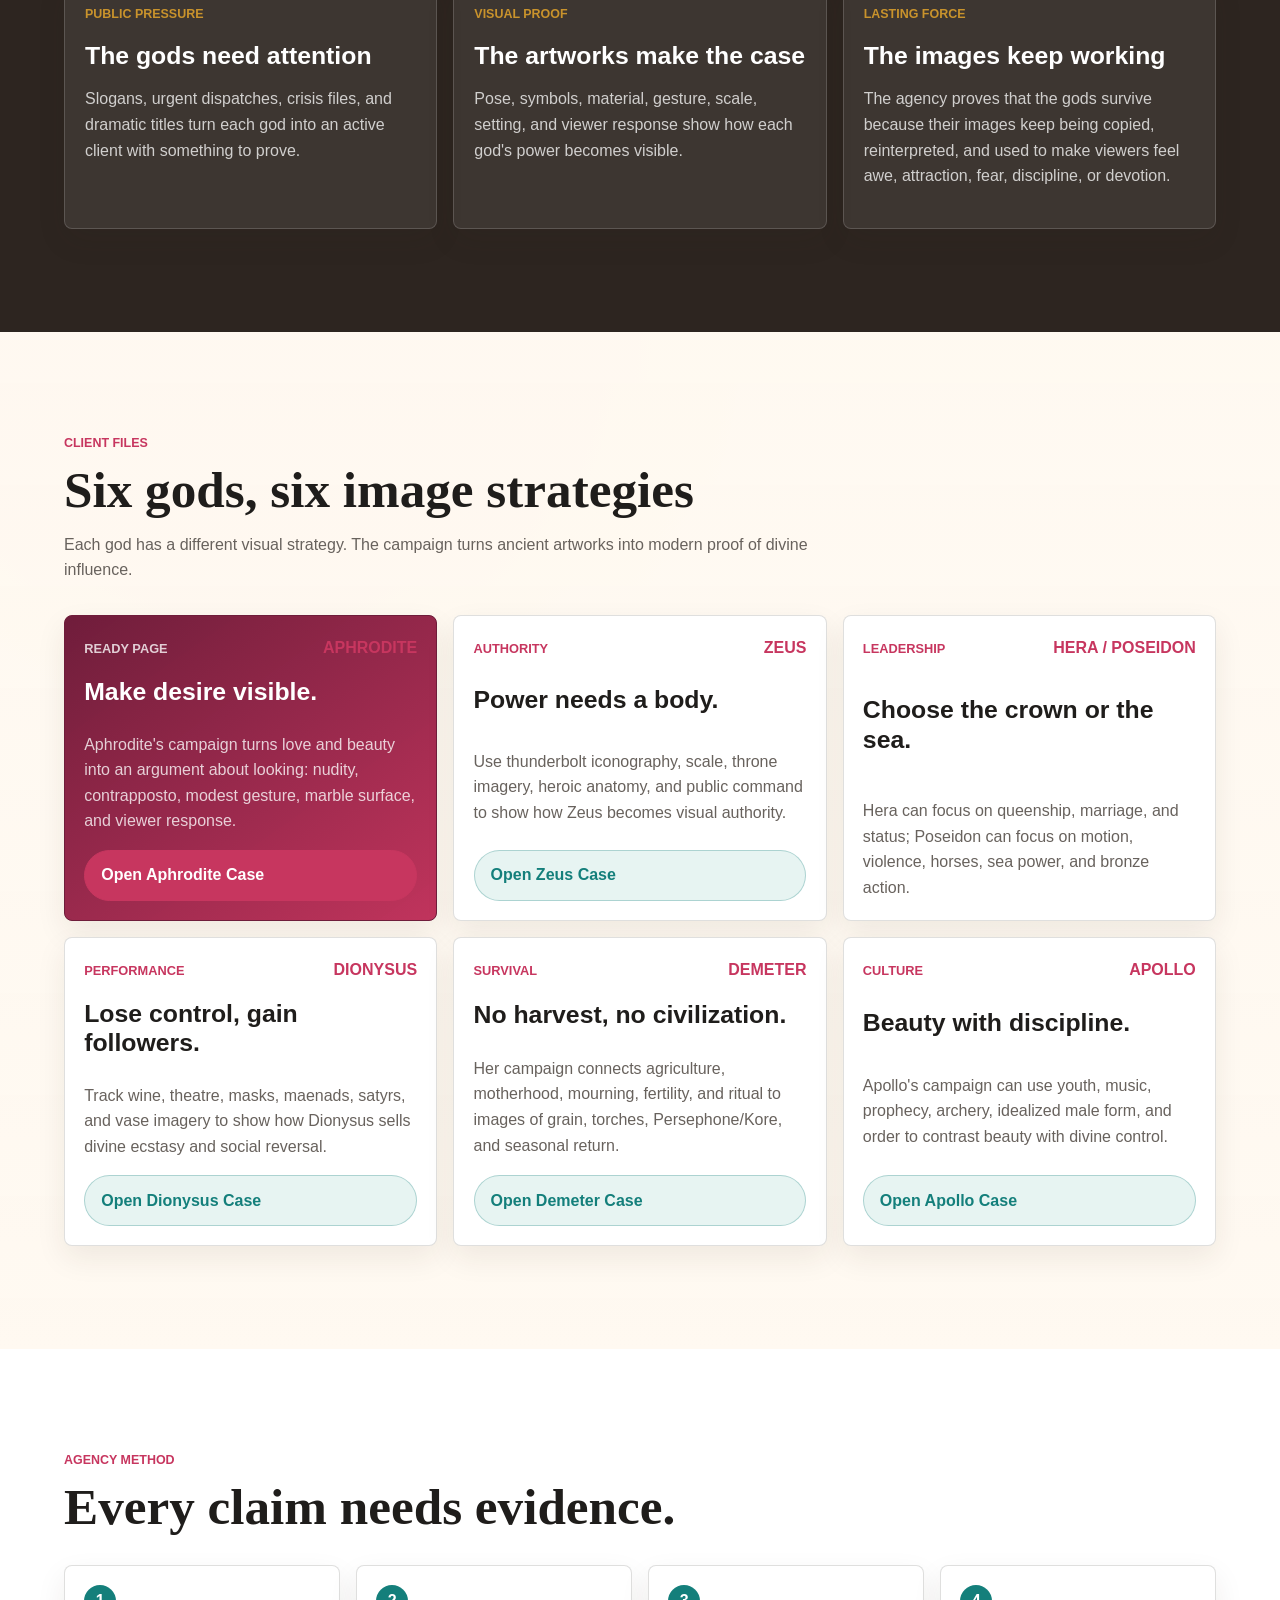
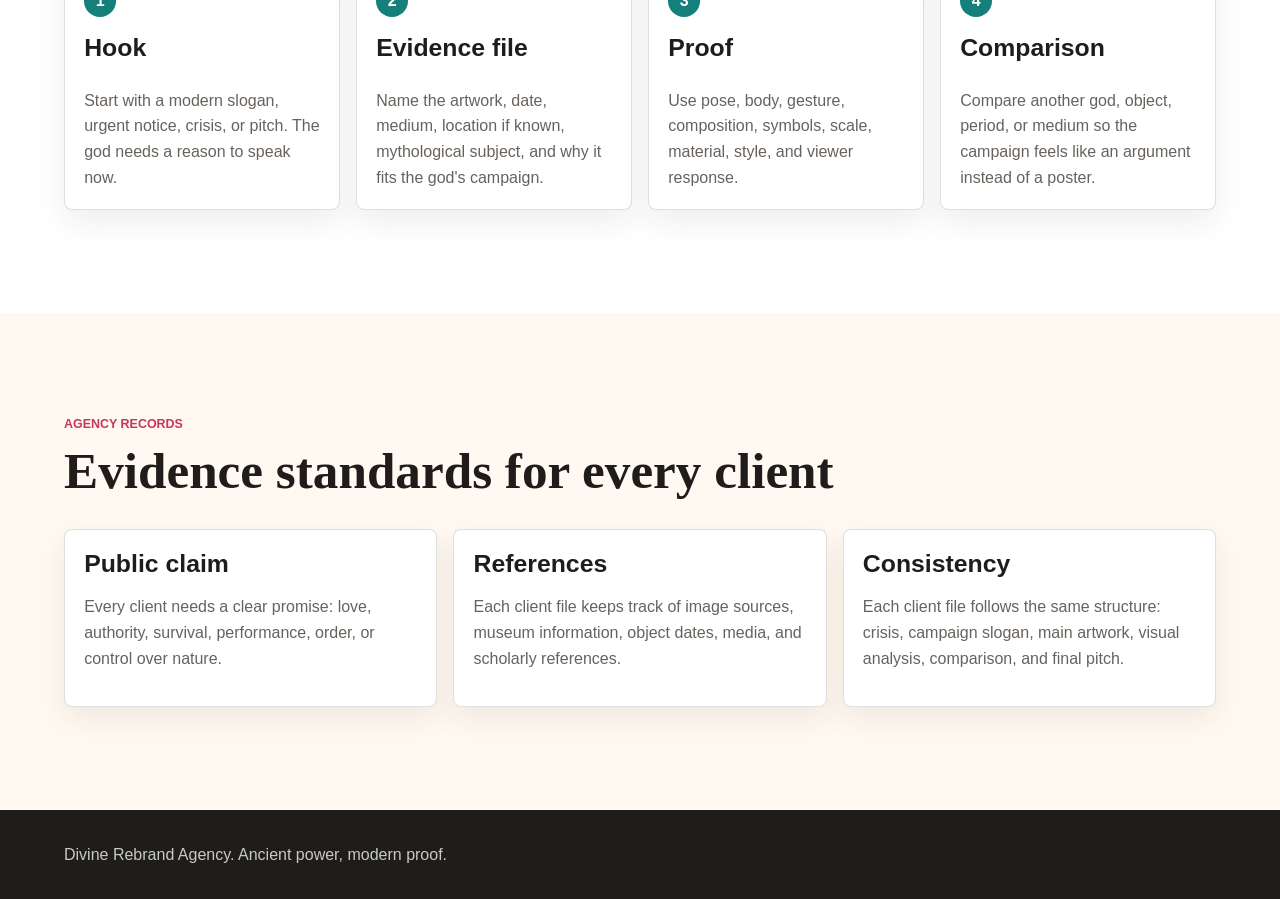
==== commit 929b46e7: "Add transcript-driven client pages" ====
--- a/index.html
+++ b/index.html
@@ -97,6 +97,7 @@
           </div>
           <h3>Power needs a body.</h3>
           <p>Use thunderbolt iconography, scale, throne imagery, heroic anatomy, and public command to show how Zeus becomes visual authority.</p>
+          <a class="button secondary" href="zeus.html">Open Zeus Case</a>
         </article>
 
         <article class="client-card">
@@ -115,6 +116,7 @@
           </div>
           <h3>Lose control, gain followers.</h3>
           <p>Track wine, theatre, masks, maenads, satyrs, and vase imagery to show how Dionysus sells divine ecstasy and social reversal.</p>
+          <a class="button secondary" href="dionysus.html">Open Dionysus Case</a>
         </article>
 
         <article class="client-card">
@@ -134,6 +136,7 @@
           </div>
           <h3>Beauty with discipline.</h3>
           <p>Apollo's campaign can use youth, music, prophecy, archery, idealized male form, and order to contrast beauty with divine control.</p>
+          <a class="button secondary" href="apollo.html">Open Apollo Case</a>
         </article>
       </div>
     </section>
--- a/styles.css
+++ b/styles.css
@@ -233,8 +233,132 @@
   .method,
   .analysis-lab,
   .campaign-files,
-  .references {
+.references {
   padding: clamp(4rem, 8vw, 7rem) clamp(1rem, 5vw, 5rem);
+}
+
+.source-hero {
+  min-height: 58vh;
+  display: grid;
+  align-items: end;
+  padding: clamp(5rem, 12vw, 9rem) clamp(1rem, 7vw, 6rem);
+  color: #fff;
+  background:
+    linear-gradient(90deg, rgba(31, 29, 27, 0.92), rgba(31, 29, 27, 0.45)),
+    #2d2520;
+}
+
+.source-hero.apollo {
+  background:
+    linear-gradient(90deg, rgba(31, 29, 27, 0.88), rgba(31, 29, 27, 0.36)),
+    url("assets/gods/apollo/1.png") center / cover;
+}
+
+.source-hero.dionysus {
+  background:
+    linear-gradient(90deg, rgba(31, 29, 27, 0.88), rgba(31, 29, 27, 0.36)),
+    url("assets/gods/dionysus/image 1.jpg") center / cover;
+}
+
+.source-hero.zeus {
+  background:
+    linear-gradient(90deg, rgba(31, 29, 27, 0.9), rgba(31, 29, 27, 0.42)),
+    url("assets/gods/zeus/Artwork 1,Zeus of Artemision.png") center / cover;
+}
+
+.source-hero.aphrodite-source {
+  background:
+    linear-gradient(90deg, rgba(63, 17, 39, 0.9), rgba(63, 17, 39, 0.35)),
+    url("assets/gods/aphrodite/2.png") center / cover;
+}
+
+.source-hero-inner {
+  max-width: 780px;
+}
+
+.source-hero h1 {
+  margin-bottom: 1rem;
+}
+
+.source-hero p {
+  max-width: 42rem;
+  font-size: clamp(1.05rem, 2vw, 1.35rem);
+}
+
+.source-stack {
+  padding: clamp(3rem, 6vw, 5rem) clamp(1rem, 5vw, 4rem);
+  background:
+    linear-gradient(180deg, rgba(255, 249, 241, 1), rgba(247, 239, 227, 1));
+}
+
+.source-panel {
+  width: min(1180px, 100%);
+  margin: 0 auto clamp(1.5rem, 4vw, 3rem);
+  overflow: hidden;
+  border: 1px solid var(--line);
+  border-radius: 8px;
+  background: #fff;
+  box-shadow: var(--shadow);
+}
+
+.source-panel img {
+  width: 100%;
+  height: auto;
+}
+
+.provided-page {
+  display: grid;
+  gap: clamp(1.5rem, 4vw, 3rem);
+  padding: clamp(3rem, 6vw, 5rem) clamp(1rem, 5vw, 4rem);
+  background:
+    linear-gradient(180deg, rgba(255, 249, 241, 1), rgba(247, 239, 227, 1));
+}
+
+.provided-section {
+  width: min(1180px, 100%);
+  margin: 0 auto;
+  display: grid;
+  grid-template-columns: minmax(16rem, 0.85fr) minmax(18rem, 1.15fr);
+  gap: clamp(1rem, 4vw, 2rem);
+  align-items: center;
+  padding: clamp(1rem, 3vw, 1.5rem);
+  border: 1px solid var(--line);
+  border-radius: 8px;
+  background: #fff;
+  box-shadow: var(--shadow);
+}
+
+.provided-section.reverse {
+  grid-template-columns: minmax(18rem, 1.15fr) minmax(16rem, 0.85fr);
+}
+
+.provided-section.reverse .provided-images {
+  order: 2;
+}
+
+.provided-section:not(:has(.provided-images)) {
+  display: block;
+}
+
+.provided-images {
+  display: grid;
+  gap: 0.8rem;
+}
+
+.provided-images img {
+  width: 100%;
+  max-height: 520px;
+  border-radius: 6px;
+  object-fit: contain;
+  background: #f7efe3;
+}
+
+.provided-copy {
+  margin: 0;
+  white-space: pre-wrap;
+  color: var(--ink);
+  font: inherit;
+  font-size: 1rem;
 }
 
 .band {
@@ -777,8 +901,14 @@
   .timeline-display,
   .duel,
   .file-content,
+  .provided-section,
+  .provided-section.reverse,
   .interactive-links {
     grid-template-columns: 1fr;
+  }
+
+  .provided-section.reverse .provided-images {
+    order: 0;
   }
 
   .timeline-track,
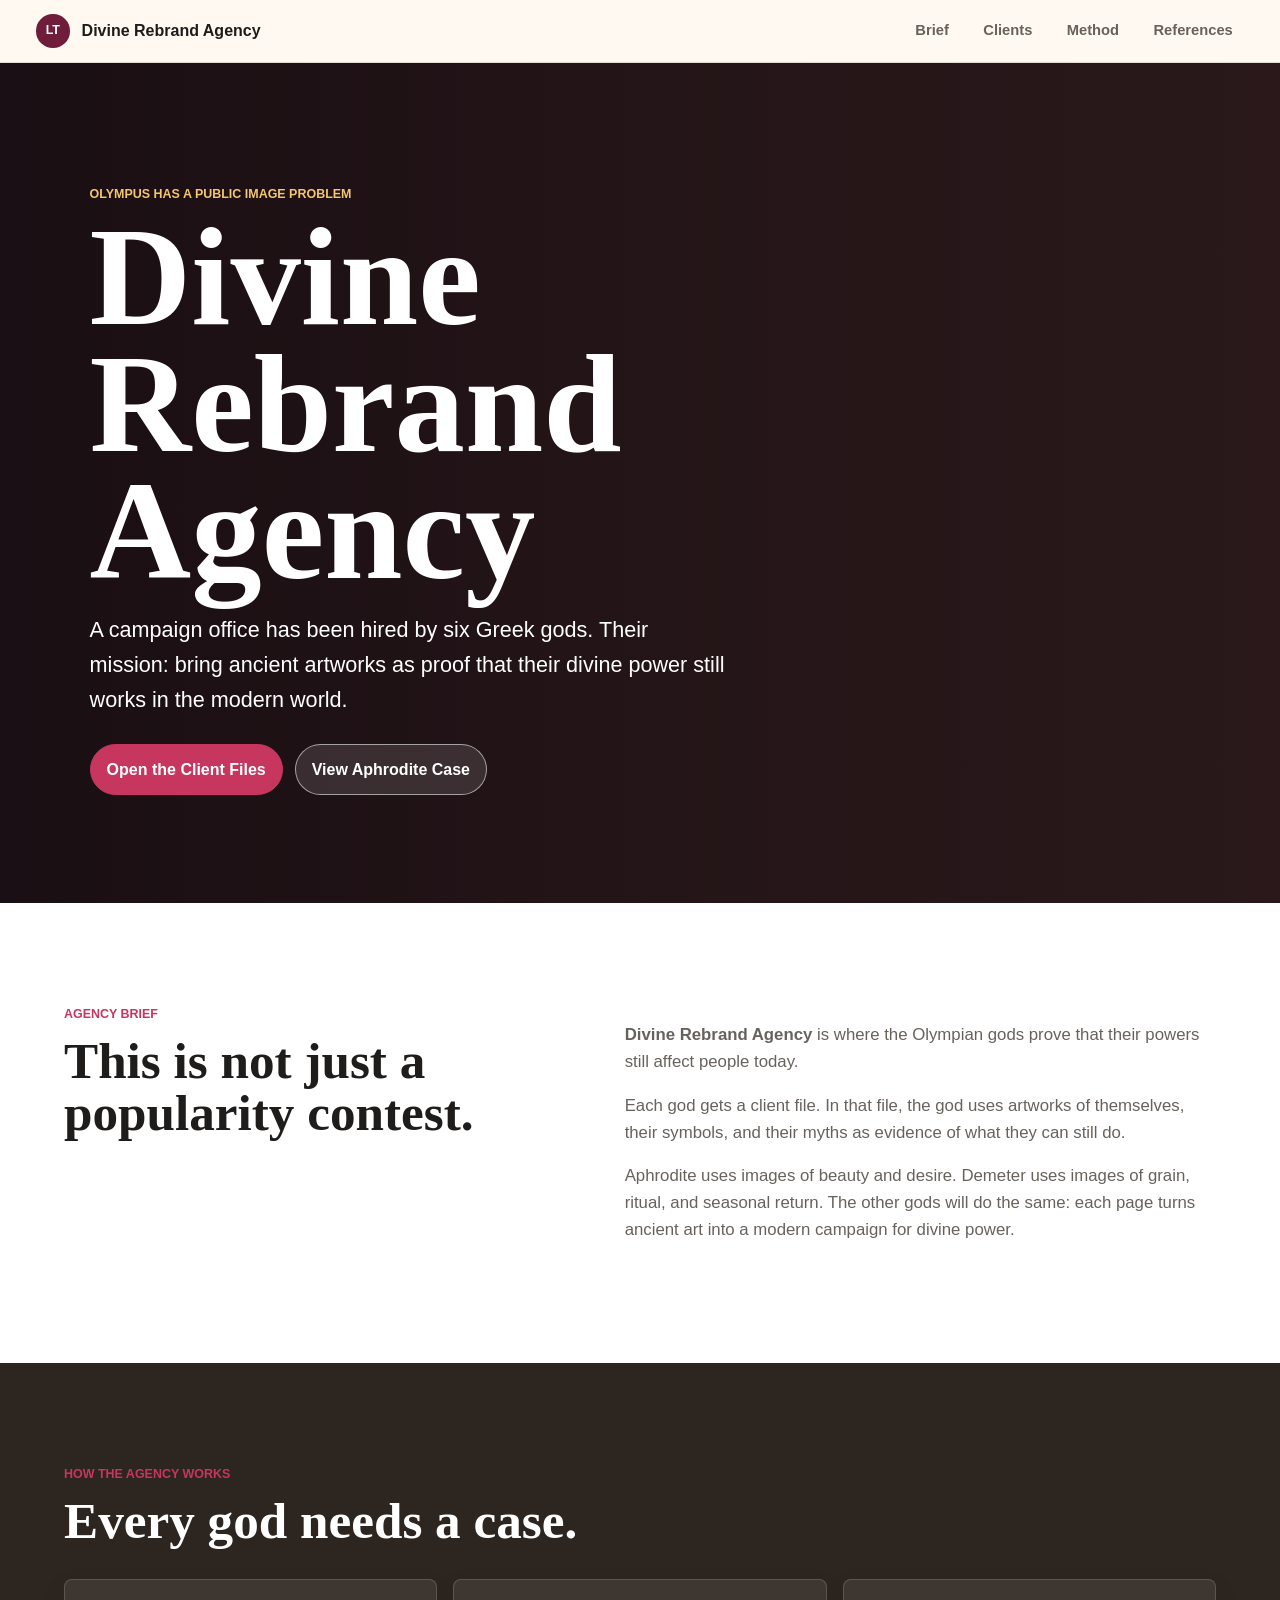
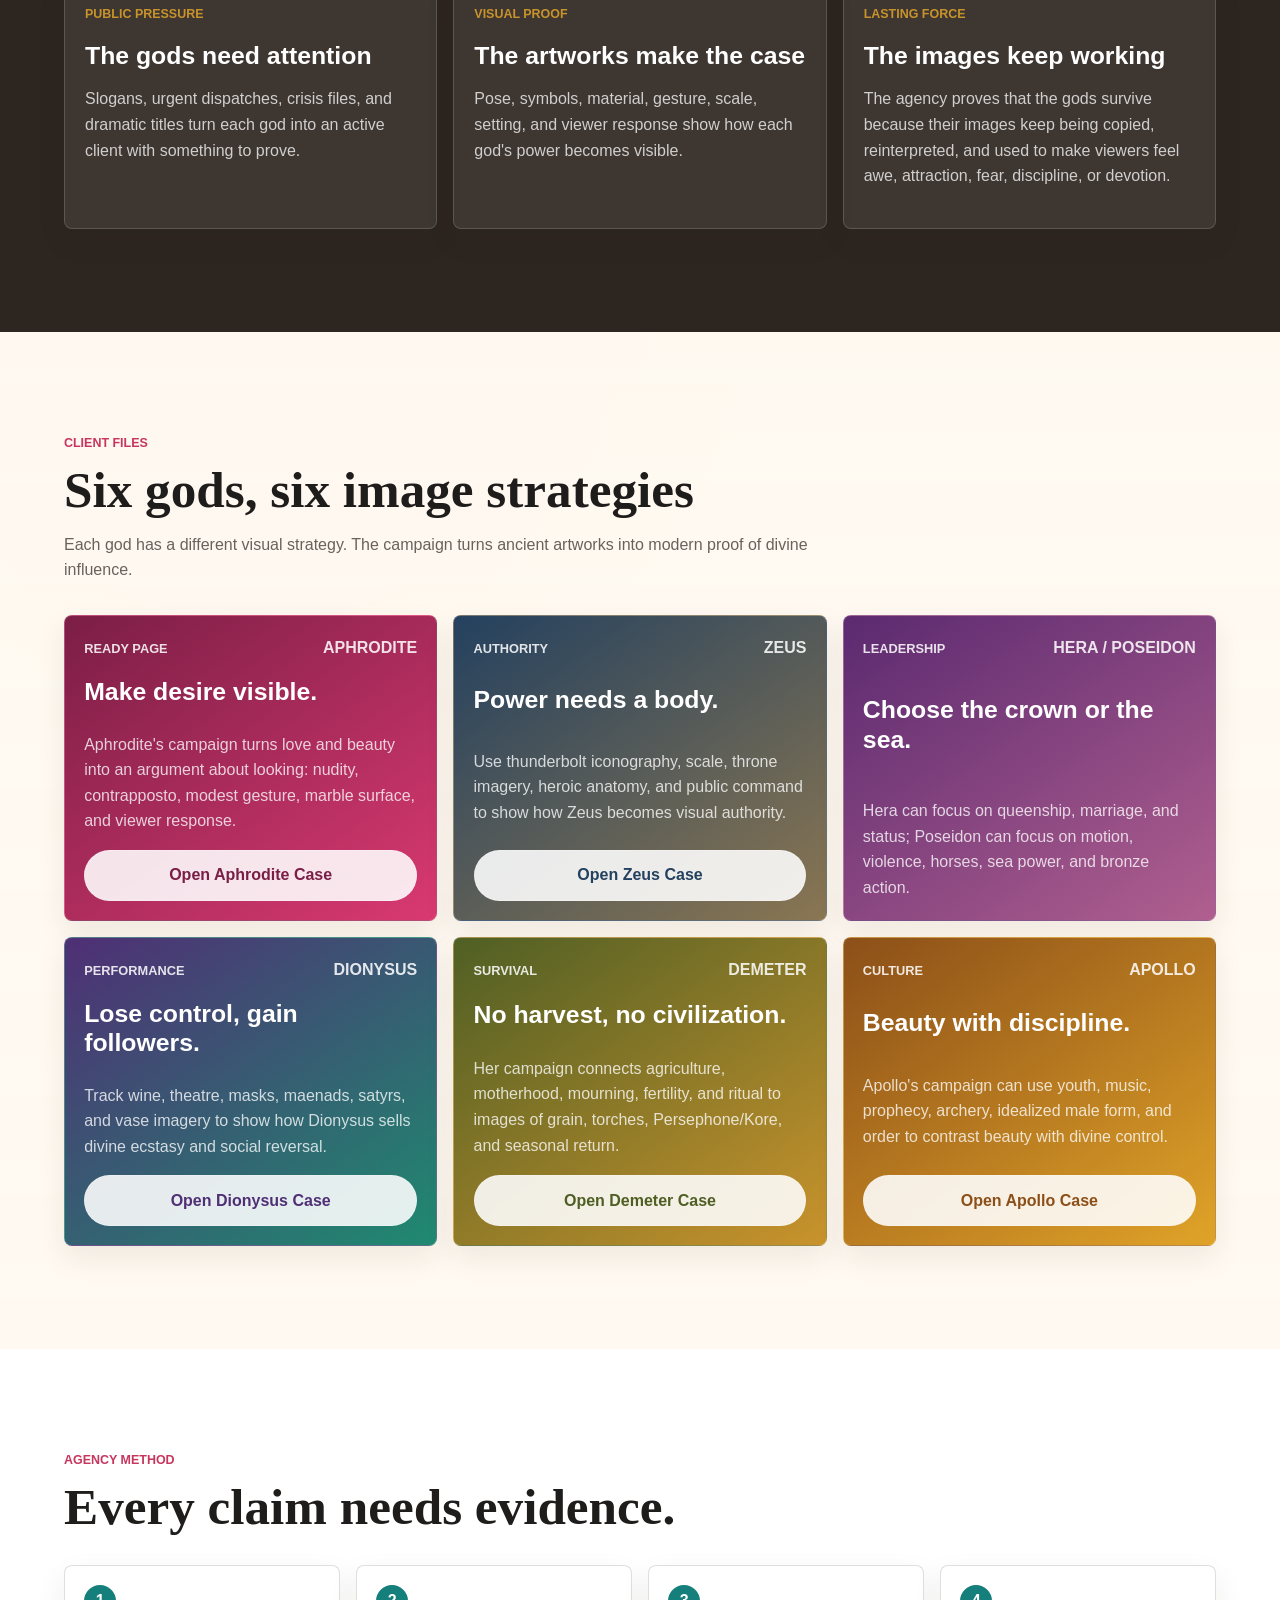
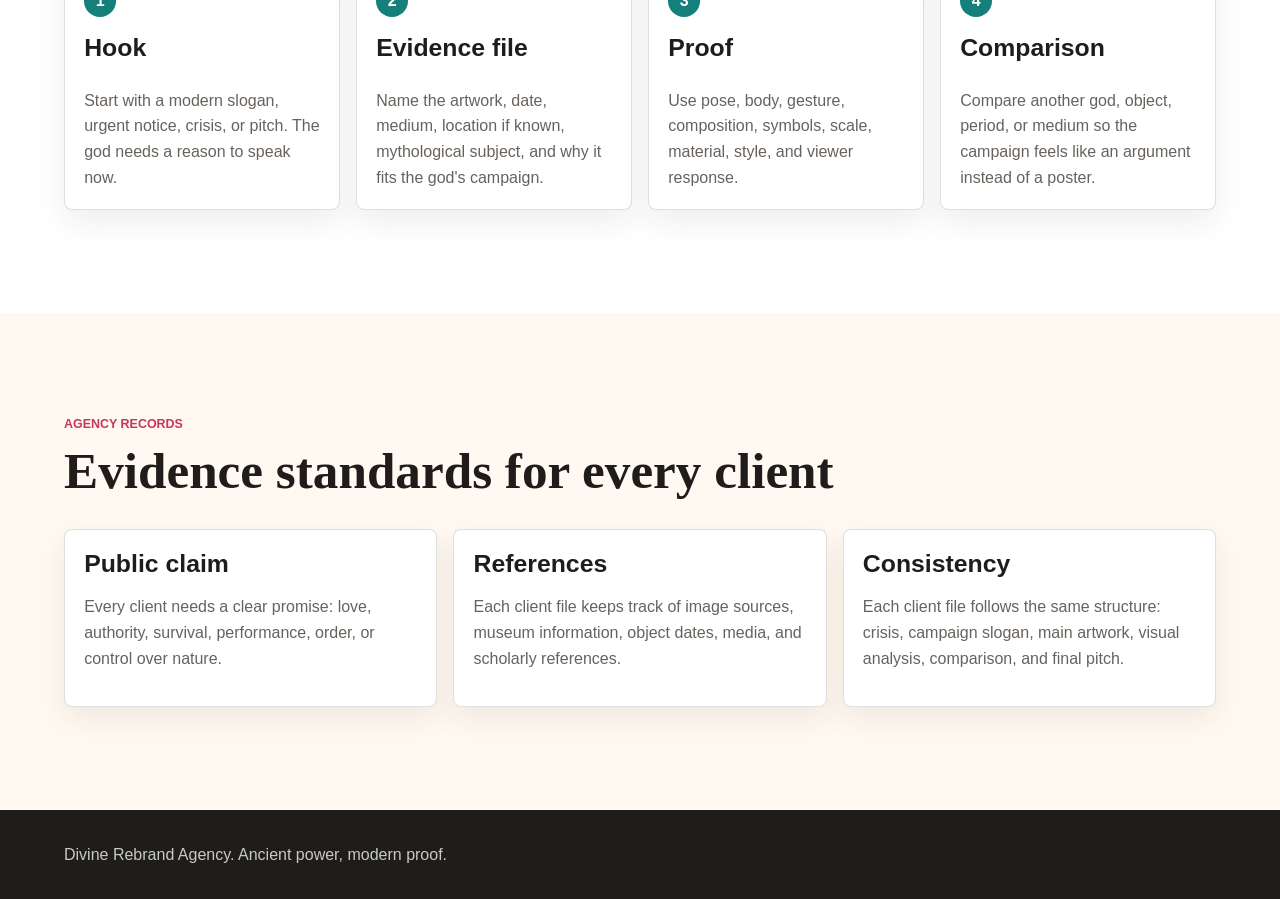
==== commit 600ee259: "Polish client cards and imported pages" ====
--- a/index.html
+++ b/index.html
@@ -80,7 +80,7 @@
       </div>
 
       <div class="client-grid">
-        <article class="client-card featured">
+        <article class="client-card client-aphrodite">
           <div class="client-topline">
             <span>Ready page</span>
             <strong>Aphrodite</strong>
@@ -90,7 +90,7 @@
           <a class="button primary" href="aphrodite.html">Open Aphrodite Case</a>
         </article>
 
-        <article class="client-card">
+        <article class="client-card client-zeus">
           <div class="client-topline">
             <span>Authority</span>
             <strong>Zeus</strong>
@@ -100,7 +100,7 @@
           <a class="button secondary" href="zeus.html">Open Zeus Case</a>
         </article>
 
-        <article class="client-card">
+        <article class="client-card client-hera">
           <div class="client-topline">
             <span>Leadership</span>
             <strong>Hera / Poseidon</strong>
@@ -109,7 +109,7 @@
           <p>Hera can focus on queenship, marriage, and status; Poseidon can focus on motion, violence, horses, sea power, and bronze action.</p>
         </article>
 
-        <article class="client-card">
+        <article class="client-card client-dionysus">
           <div class="client-topline">
             <span>Performance</span>
             <strong>Dionysus</strong>
@@ -119,7 +119,7 @@
           <a class="button secondary" href="dionysus.html">Open Dionysus Case</a>
         </article>
 
-        <article class="client-card">
+        <article class="client-card client-demeter">
           <div class="client-topline">
             <span>Survival</span>
             <strong>Demeter</strong>
@@ -129,7 +129,7 @@
           <a class="button secondary" href="demeter.html">Open Demeter Case</a>
         </article>
 
-        <article class="client-card">
+        <article class="client-card client-apollo">
           <div class="client-topline">
             <span>Culture</span>
             <strong>Apollo</strong>
--- a/styles.css
+++ b/styles.css
@@ -248,6 +248,30 @@
     #2d2520;
 }
 
+body[data-page="apollo"] {
+  --god-a: #8c4f18;
+  --god-b: #e0a328;
+  --god-bg: #fff5dd;
+}
+
+body[data-page="dionysus"] {
+  --god-a: #4f2f75;
+  --god-b: #1f8a70;
+  --god-bg: #f0f1ec;
+}
+
+body[data-page="zeus"] {
+  --god-a: #24415f;
+  --god-b: #8a7652;
+  --god-bg: #eef2f5;
+}
+
+body[data-page="aphrodite"] {
+  --god-a: #7b1e46;
+  --god-b: #d93970;
+  --god-bg: #fff0f5;
+}
+
 .source-hero.apollo {
   background:
     linear-gradient(90deg, rgba(31, 29, 27, 0.88), rgba(31, 29, 27, 0.36)),
@@ -311,21 +335,33 @@
   gap: clamp(1.5rem, 4vw, 3rem);
   padding: clamp(3rem, 6vw, 5rem) clamp(1rem, 5vw, 4rem);
   background:
-    linear-gradient(180deg, rgba(255, 249, 241, 1), rgba(247, 239, 227, 1));
+    linear-gradient(180deg, rgba(255, 249, 241, 0.86), rgba(247, 239, 227, 0.96)),
+    var(--god-bg, #fff9f1);
 }
 
 .provided-section {
+  position: relative;
   width: min(1180px, 100%);
   margin: 0 auto;
   display: grid;
-  grid-template-columns: minmax(16rem, 0.85fr) minmax(18rem, 1.15fr);
+  grid-template-columns: minmax(17rem, 0.9fr) minmax(20rem, 1.1fr);
   gap: clamp(1rem, 4vw, 2rem);
   align-items: center;
-  padding: clamp(1rem, 3vw, 1.5rem);
+  padding: clamp(1rem, 3vw, 1.75rem);
   border: 1px solid var(--line);
   border-radius: 8px;
-  background: #fff;
+  background:
+    linear-gradient(135deg, rgba(255, 255, 255, 0.98), rgba(255, 249, 241, 0.92));
   box-shadow: var(--shadow);
+  overflow: hidden;
+}
+
+.provided-section::before {
+  content: "";
+  position: absolute;
+  inset: 0 auto 0 0;
+  width: 0.42rem;
+  background: linear-gradient(180deg, var(--god-a, var(--rose)), var(--god-b, var(--gold)));
 }
 
 .provided-section.reverse {
@@ -347,10 +383,14 @@
 
 .provided-images img {
   width: 100%;
-  max-height: 520px;
-  border-radius: 6px;
+  max-height: 560px;
+  padding: 0.45rem;
+  border: 1px solid rgba(31, 29, 27, 0.12);
+  border-radius: 8px;
   object-fit: contain;
-  background: #f7efe3;
+  background:
+    linear-gradient(135deg, rgba(255, 255, 255, 0.92), rgba(247, 239, 227, 0.92));
+  box-shadow: 0 14px 32px rgba(31, 29, 27, 0.12);
 }
 
 .provided-copy {
@@ -358,7 +398,13 @@
   white-space: pre-wrap;
   color: var(--ink);
   font: inherit;
-  font-size: 1rem;
+  font-size: clamp(0.98rem, 1.4vw, 1.08rem);
+  line-height: 1.72;
+}
+
+.zeus-copy {
+  white-space: pre-wrap;
+  line-height: 1.68;
 }
 
 .band {
@@ -410,23 +456,69 @@
   box-shadow: 0 12px 30px rgba(55, 36, 21, 0.08);
 }
 
-.client-card.featured {
-  color: #fff;
-  border-color: var(--wine);
-  background:
-    linear-gradient(145deg, rgba(111, 29, 59, 0.95), rgba(199, 54, 95, 0.92)),
-    var(--wine);
-}
-
-.client-card.featured p,
-.client-card.featured .client-topline span {
-  color: rgba(255, 255, 255, 0.78);
-}
-
 .client-card p,
 .method-grid p {
   margin: 0;
   color: var(--muted);
+}
+
+.client-card {
+  --card-a: #6f1d3b;
+  --card-b: #c7365f;
+  --card-ink: #fff;
+  --card-muted: rgba(255, 255, 255, 0.78);
+  color: var(--card-ink);
+  border-color: rgba(255, 255, 255, 0.16);
+  background:
+    linear-gradient(145deg, var(--card-a), var(--card-b));
+}
+
+.client-card p {
+  color: var(--card-muted);
+}
+
+.client-card .button {
+  width: 100%;
+  justify-content: center;
+  color: var(--card-a);
+  border-color: rgba(255, 255, 255, 0.22);
+  background: rgba(255, 255, 255, 0.88);
+}
+
+.client-card .button:hover,
+.client-card .button:focus-visible {
+  color: var(--card-a);
+  background: #fff;
+}
+
+.client-aphrodite {
+  --card-a: #7b1e46;
+  --card-b: #d93970;
+}
+
+.client-zeus {
+  --card-a: #24415f;
+  --card-b: #8a7652;
+}
+
+.client-hera {
+  --card-a: #5b2a70;
+  --card-b: #b05f8f;
+}
+
+.client-dionysus {
+  --card-a: #4f2f75;
+  --card-b: #1f8a70;
+}
+
+.client-demeter {
+  --card-a: #4f5f24;
+  --card-b: #c9932c;
+}
+
+.client-apollo {
+  --card-a: #8c4f18;
+  --card-b: #e0a328;
 }
 
 .client-topline {
@@ -434,7 +526,7 @@
   align-items: baseline;
   justify-content: space-between;
   gap: 1rem;
-  color: var(--rose);
+  color: rgba(255, 255, 255, 0.86);
   font-size: 0.8rem;
   font-weight: 900;
   text-transform: uppercase;
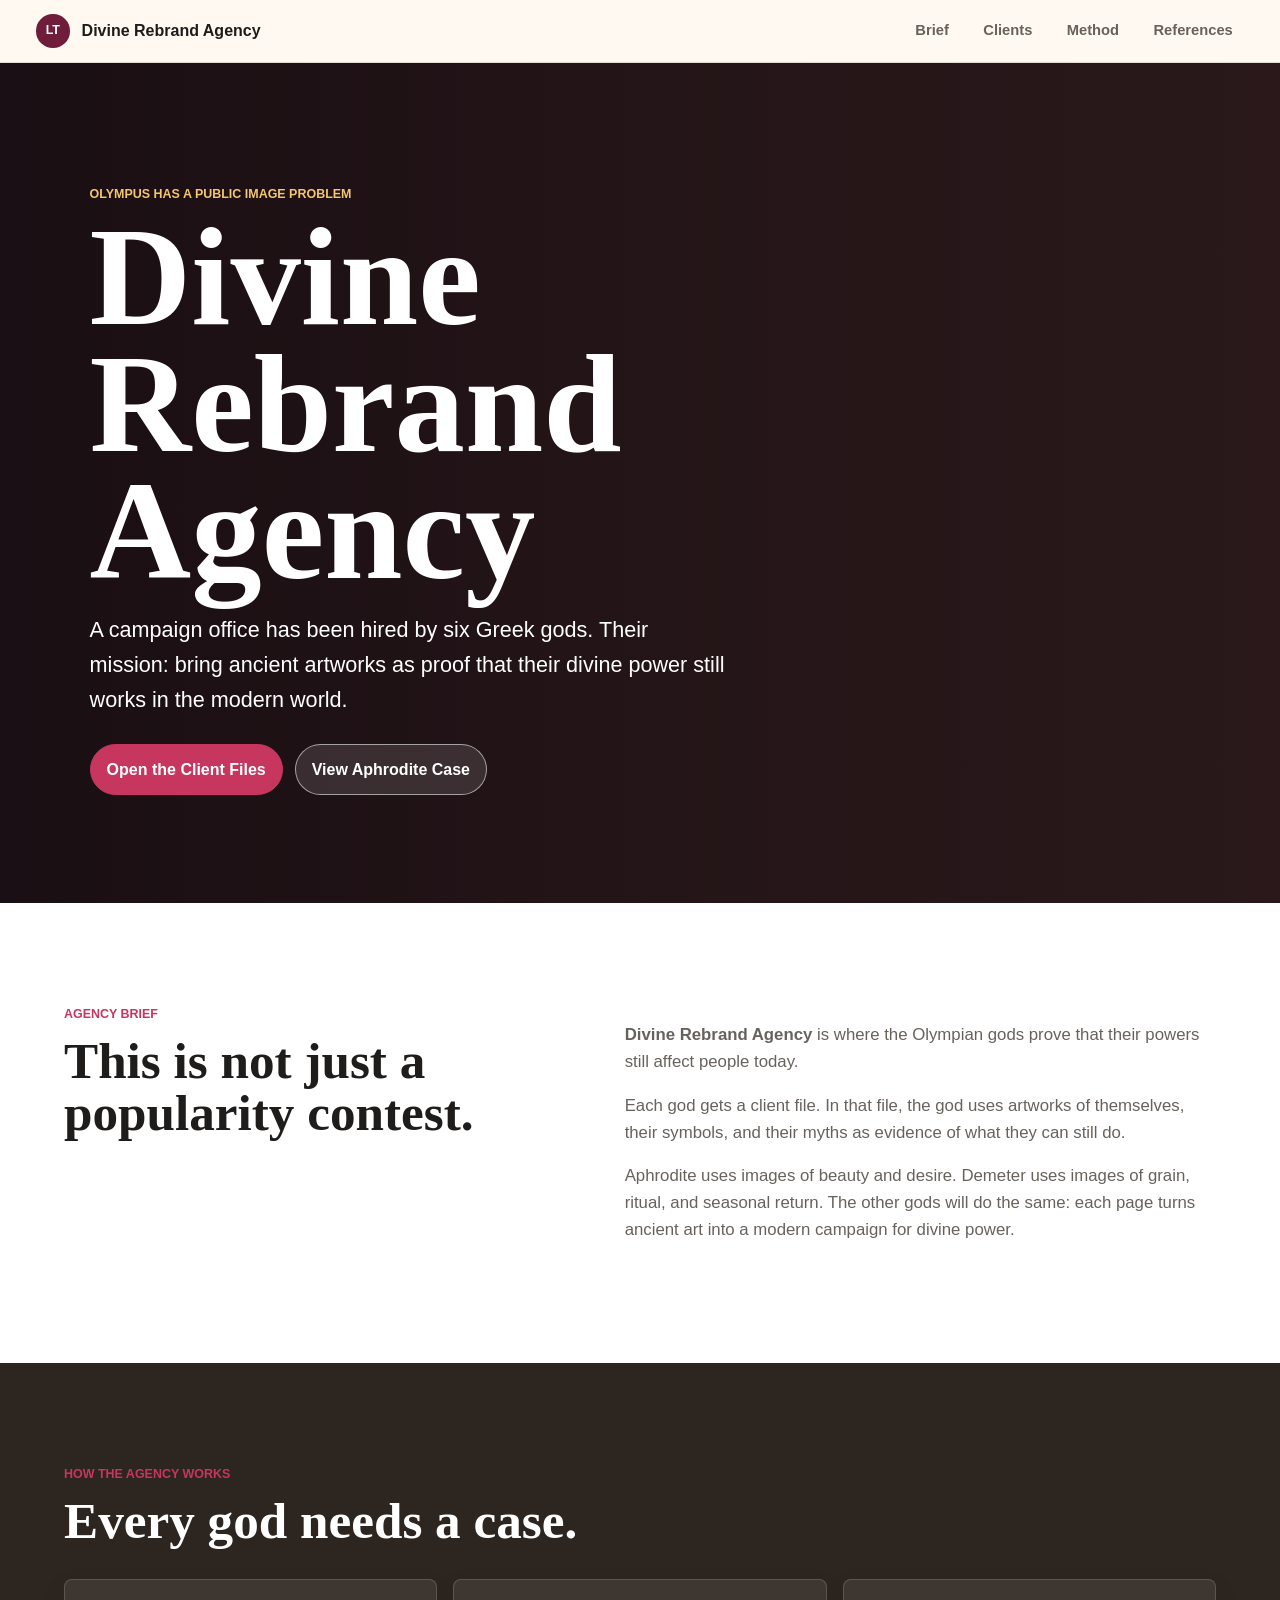
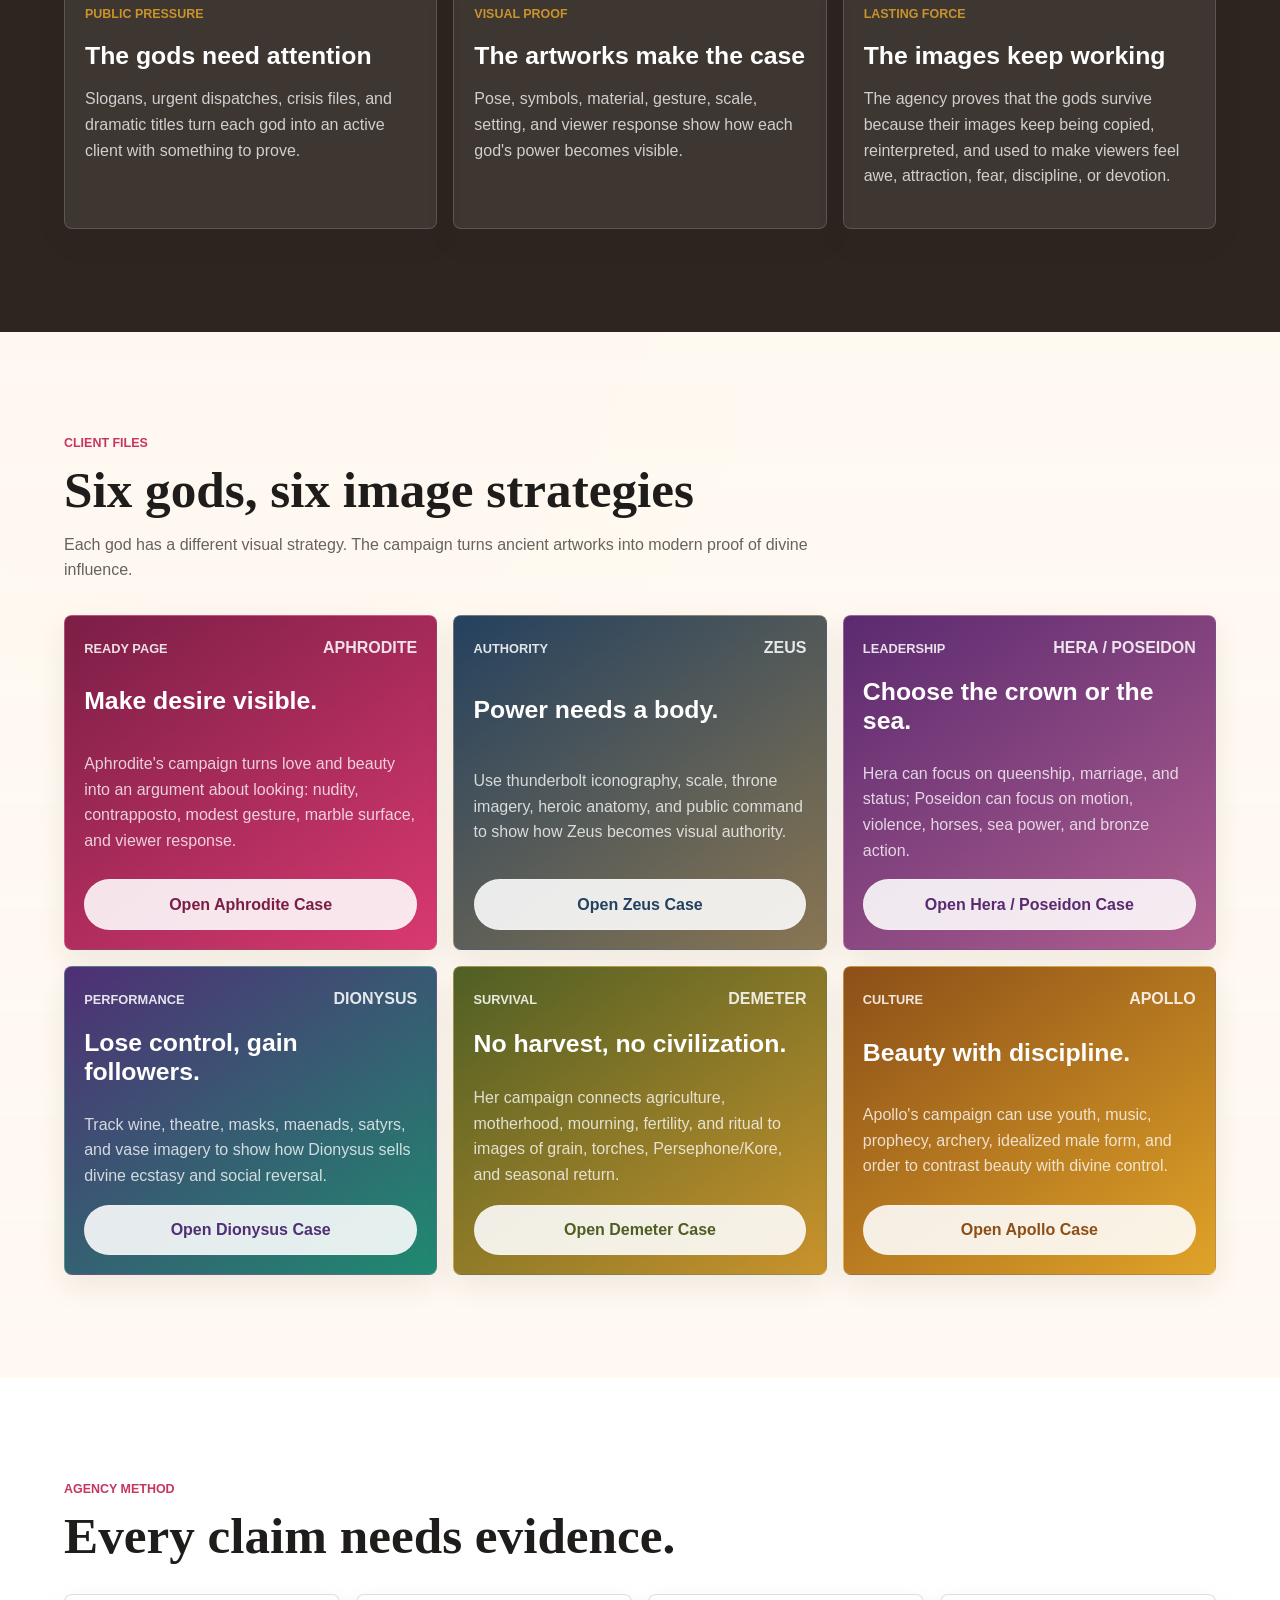
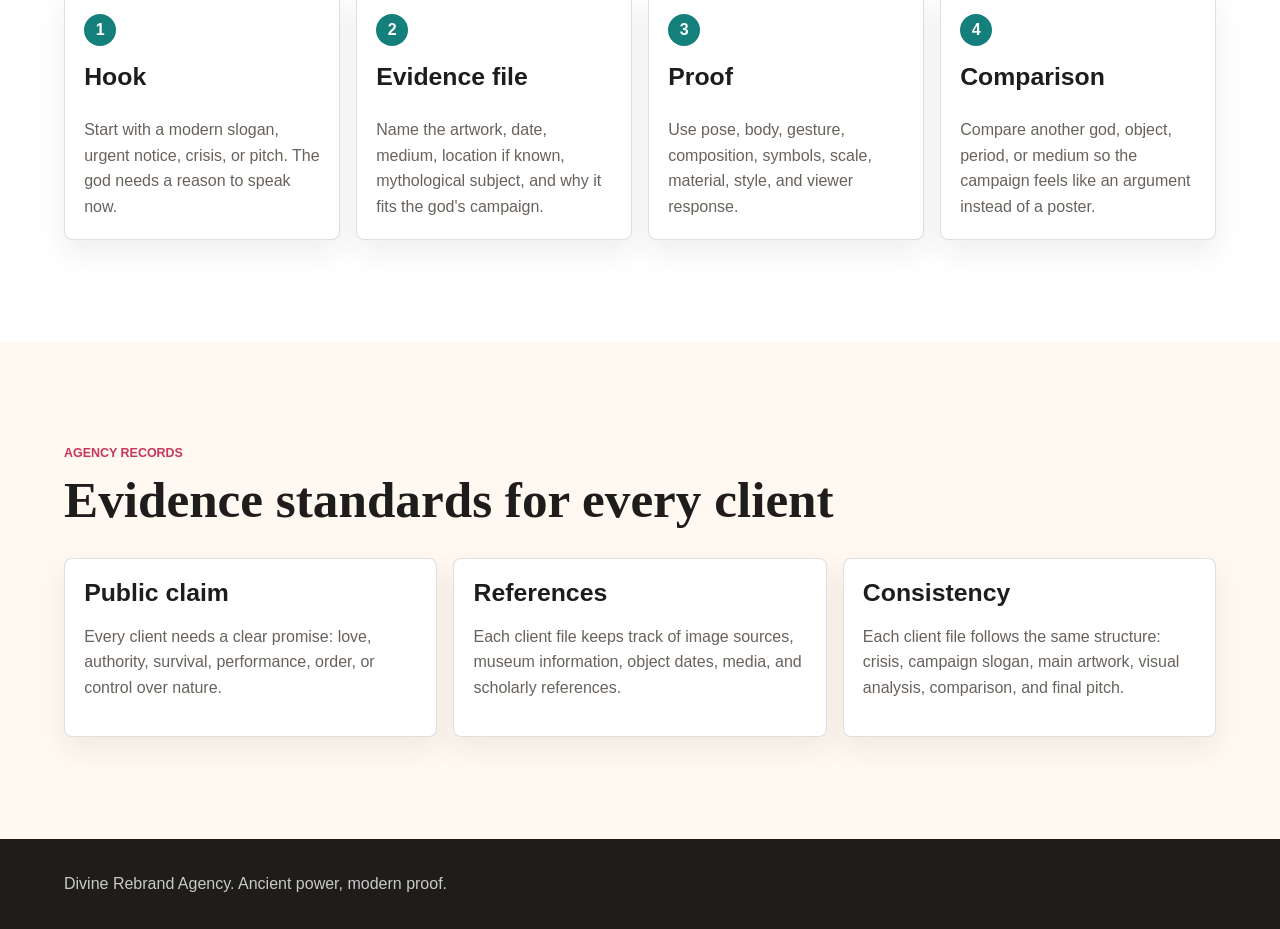
==== commit bee13d7b: "Complete six client page structure" ====
--- a/index.html
+++ b/index.html
@@ -107,6 +107,7 @@
           </div>
           <h3>Choose the crown or the sea.</h3>
           <p>Hera can focus on queenship, marriage, and status; Poseidon can focus on motion, violence, horses, sea power, and bronze action.</p>
+          <a class="button secondary" href="hera-poseidon.html">Open Hera / Poseidon Case</a>
         </article>
 
         <article class="client-card client-dionysus">
--- a/styles.css
+++ b/styles.css
@@ -272,6 +272,12 @@
   --god-bg: #fff0f5;
 }
 
+body[data-page="hera-poseidon"] {
+  --god-a: #4d2a70;
+  --god-b: #0f7b8f;
+  --god-bg: #f4f0f8;
+}
+
 .source-hero.apollo {
   background:
     linear-gradient(90deg, rgba(31, 29, 27, 0.88), rgba(31, 29, 27, 0.36)),
@@ -294,6 +300,12 @@
   background:
     linear-gradient(90deg, rgba(63, 17, 39, 0.9), rgba(63, 17, 39, 0.35)),
     url("assets/gods/aphrodite/2.png") center / cover;
+}
+
+.source-hero.hera-poseidon {
+  background:
+    linear-gradient(90deg, rgba(45, 28, 62, 0.92), rgba(12, 73, 91, 0.42)),
+    url("assets/gods/zeus/Artwork 1,Zeus of Artemision.png") center / cover;
 }
 
 .source-hero-inner {
@@ -405,6 +417,21 @@
 .zeus-copy {
   white-space: pre-wrap;
   line-height: 1.68;
+}
+
+.provided-exhibit .file-content {
+  padding: clamp(1rem, 3vw, 1.5rem);
+}
+
+.provided-exhibit .provided-copy {
+  margin-top: 0.75rem;
+  color: rgba(255, 255, 255, 0.78);
+}
+
+.references .provided-copy {
+  color: var(--muted);
+  font-size: 0.92rem;
+  line-height: 1.55;
 }
 
 .band {
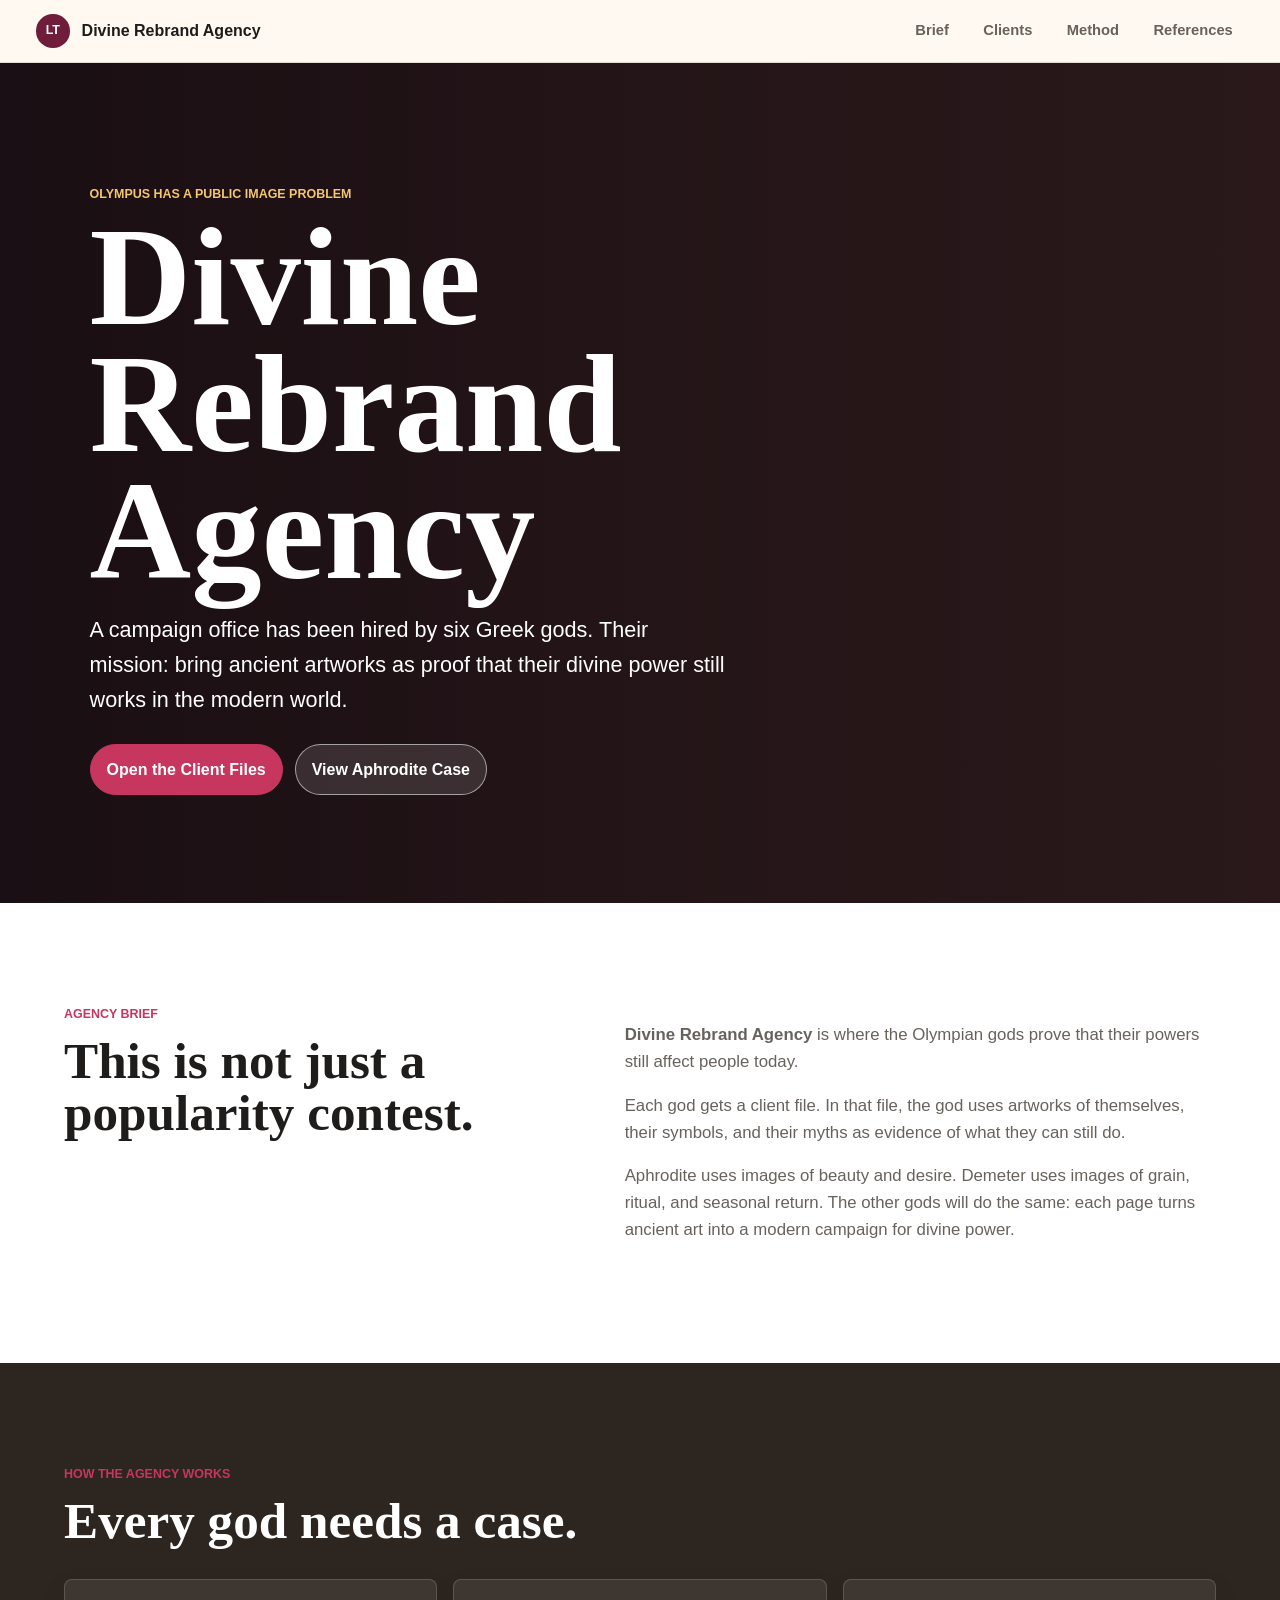
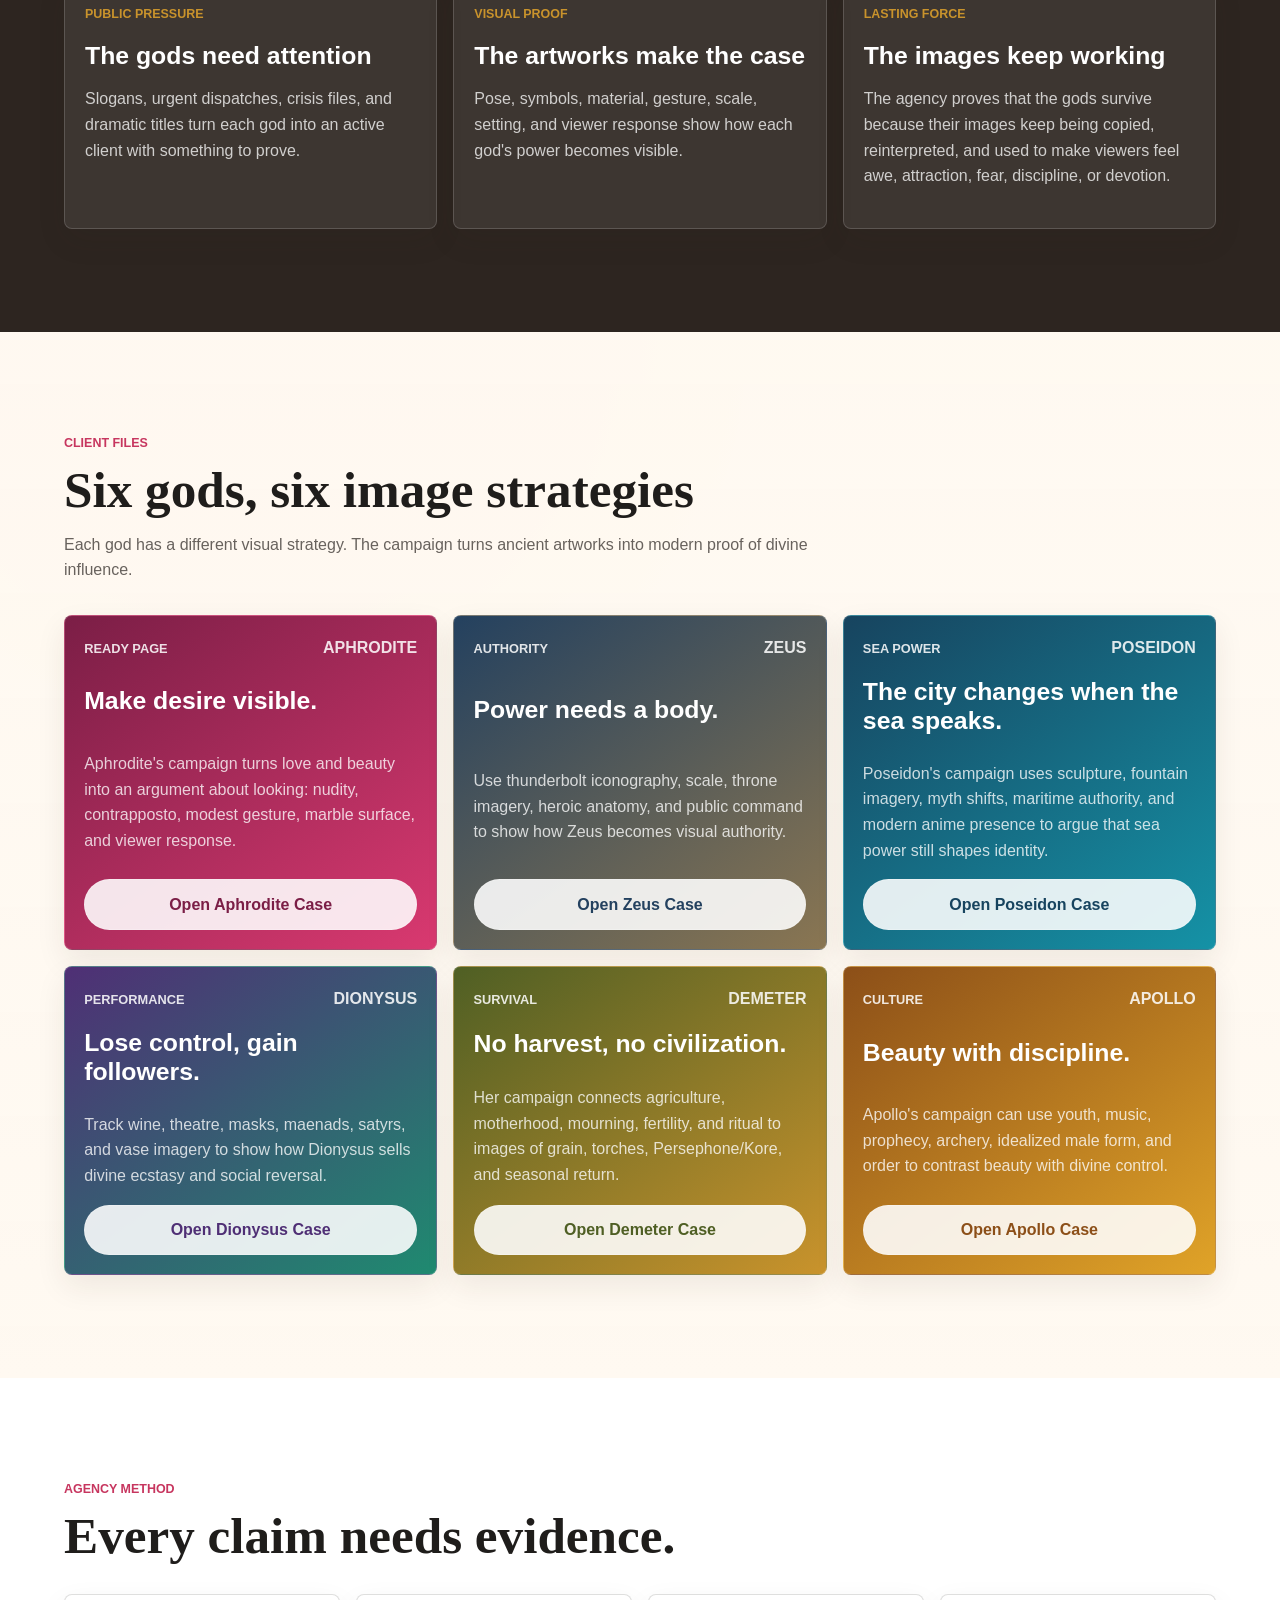
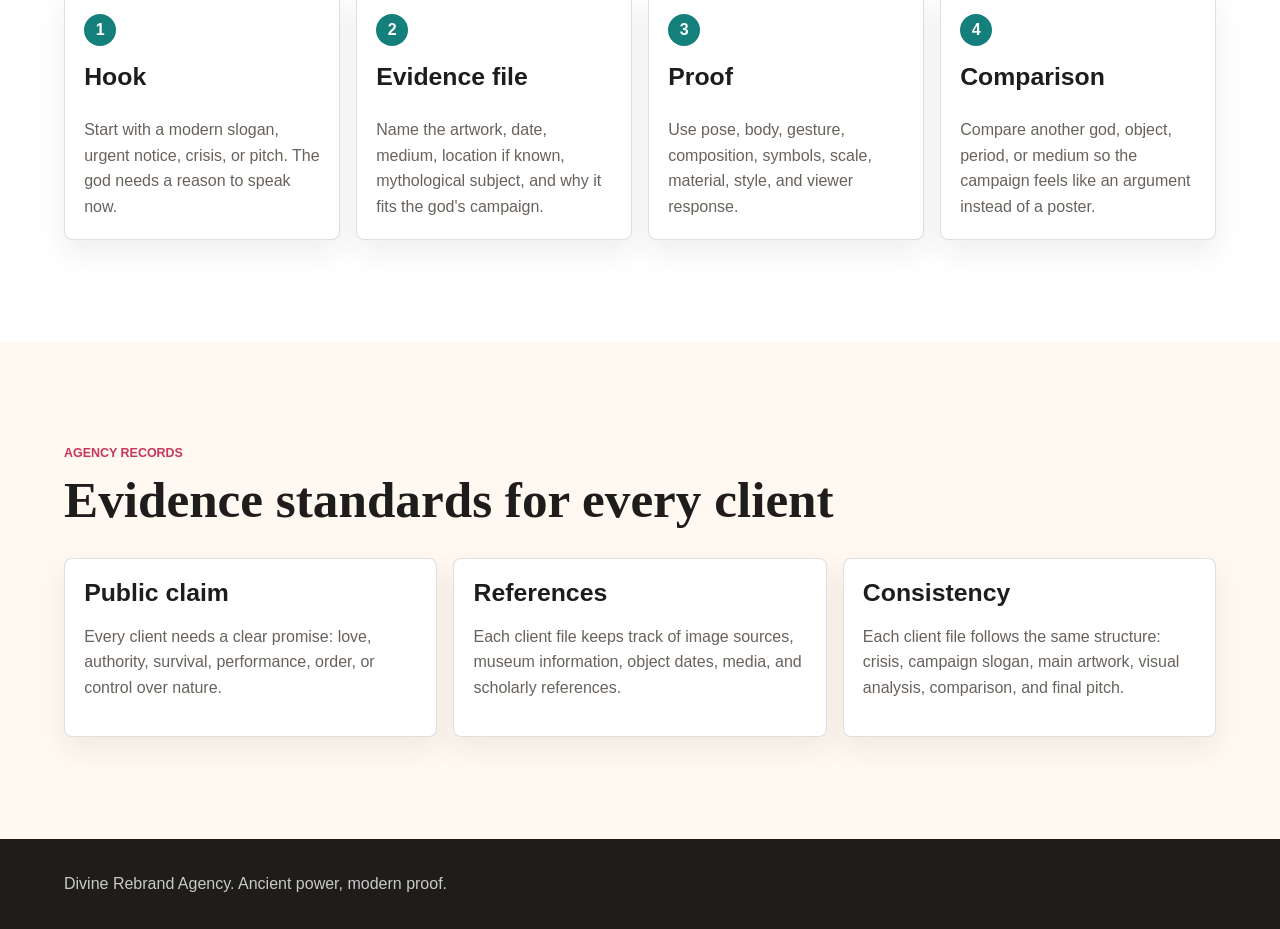
==== commit b14df508: "Add Poseidon client page" ====
--- a/index.html
+++ b/index.html
@@ -100,14 +100,14 @@
           <a class="button secondary" href="zeus.html">Open Zeus Case</a>
         </article>
 
-        <article class="client-card client-hera">
-          <div class="client-topline">
-            <span>Leadership</span>
-            <strong>Hera / Poseidon</strong>
-          </div>
-          <h3>Choose the crown or the sea.</h3>
-          <p>Hera can focus on queenship, marriage, and status; Poseidon can focus on motion, violence, horses, sea power, and bronze action.</p>
-          <a class="button secondary" href="hera-poseidon.html">Open Hera / Poseidon Case</a>
+        <article class="client-card client-poseidon">
+          <div class="client-topline">
+            <span>Sea Power</span>
+            <strong>Poseidon</strong>
+          </div>
+          <h3>The city changes when the sea speaks.</h3>
+          <p>Poseidon's campaign uses sculpture, fountain imagery, myth shifts, maritime authority, and modern anime presence to argue that sea power still shapes identity.</p>
+          <a class="button secondary" href="poseidon.html">Open Poseidon Case</a>
         </article>
 
         <article class="client-card client-dionysus">
--- a/styles.css
+++ b/styles.css
@@ -272,7 +272,7 @@
   --god-bg: #fff0f5;
 }
 
-body[data-page="hera-poseidon"] {
+body[data-page="poseidon"] {
   --god-a: #4d2a70;
   --god-b: #0f7b8f;
   --god-bg: #f4f0f8;
@@ -302,10 +302,10 @@
     url("assets/gods/aphrodite/2.png") center / cover;
 }
 
-.source-hero.hera-poseidon {
-  background:
-    linear-gradient(90deg, rgba(45, 28, 62, 0.92), rgba(12, 73, 91, 0.42)),
-    url("assets/gods/zeus/Artwork 1,Zeus of Artemision.png") center / cover;
+.source-hero.poseidon {
+  background:
+    linear-gradient(90deg, rgba(20, 41, 64, 0.92), rgba(12, 73, 91, 0.42)),
+    url("assets/gods/poseidon/lateran-poseidon.png") center 22% / cover;
 }
 
 .source-hero-inner {
@@ -428,6 +428,46 @@
   color: rgba(255, 255, 255, 0.78);
 }
 
+.apollo-comparison .comparison-layout {
+  display: grid;
+  gap: clamp(1rem, 3vw, 1.5rem);
+}
+
+.comparison-copy,
+.comparison-close {
+  max-width: 100%;
+}
+
+.comparison-duo {
+  display: grid;
+  grid-template-columns: repeat(2, minmax(0, 1fr));
+  gap: 1rem;
+}
+
+.comparison-card {
+  display: grid;
+  gap: 1rem;
+  align-content: start;
+  padding: clamp(0.85rem, 2vw, 1rem);
+  border: 1px solid rgba(255, 255, 255, 0.16);
+  border-radius: 8px;
+  background: rgba(255, 255, 255, 0.07);
+}
+
+.comparison-card img {
+  width: 100%;
+  aspect-ratio: 4 / 3;
+  object-fit: contain;
+  border-radius: 8px;
+  background: rgba(255, 249, 241, 0.92);
+}
+
+.comparison-card h4 {
+  margin: 0 0 0.35rem;
+  color: #fff;
+  font-size: 1.1rem;
+}
+
 .references .provided-copy {
   color: var(--muted);
   font-size: 0.92rem;
@@ -528,9 +568,9 @@
   --card-b: #8a7652;
 }
 
-.client-hera {
-  --card-a: #5b2a70;
-  --card-b: #b05f8f;
+.client-poseidon {
+  --card-a: #17445f;
+  --card-b: #1592a6;
 }
 
 .client-dionysus {
@@ -1020,6 +1060,7 @@
   .timeline-display,
   .duel,
   .file-content,
+  .comparison-duo,
   .provided-section,
   .provided-section.reverse,
   .interactive-links {
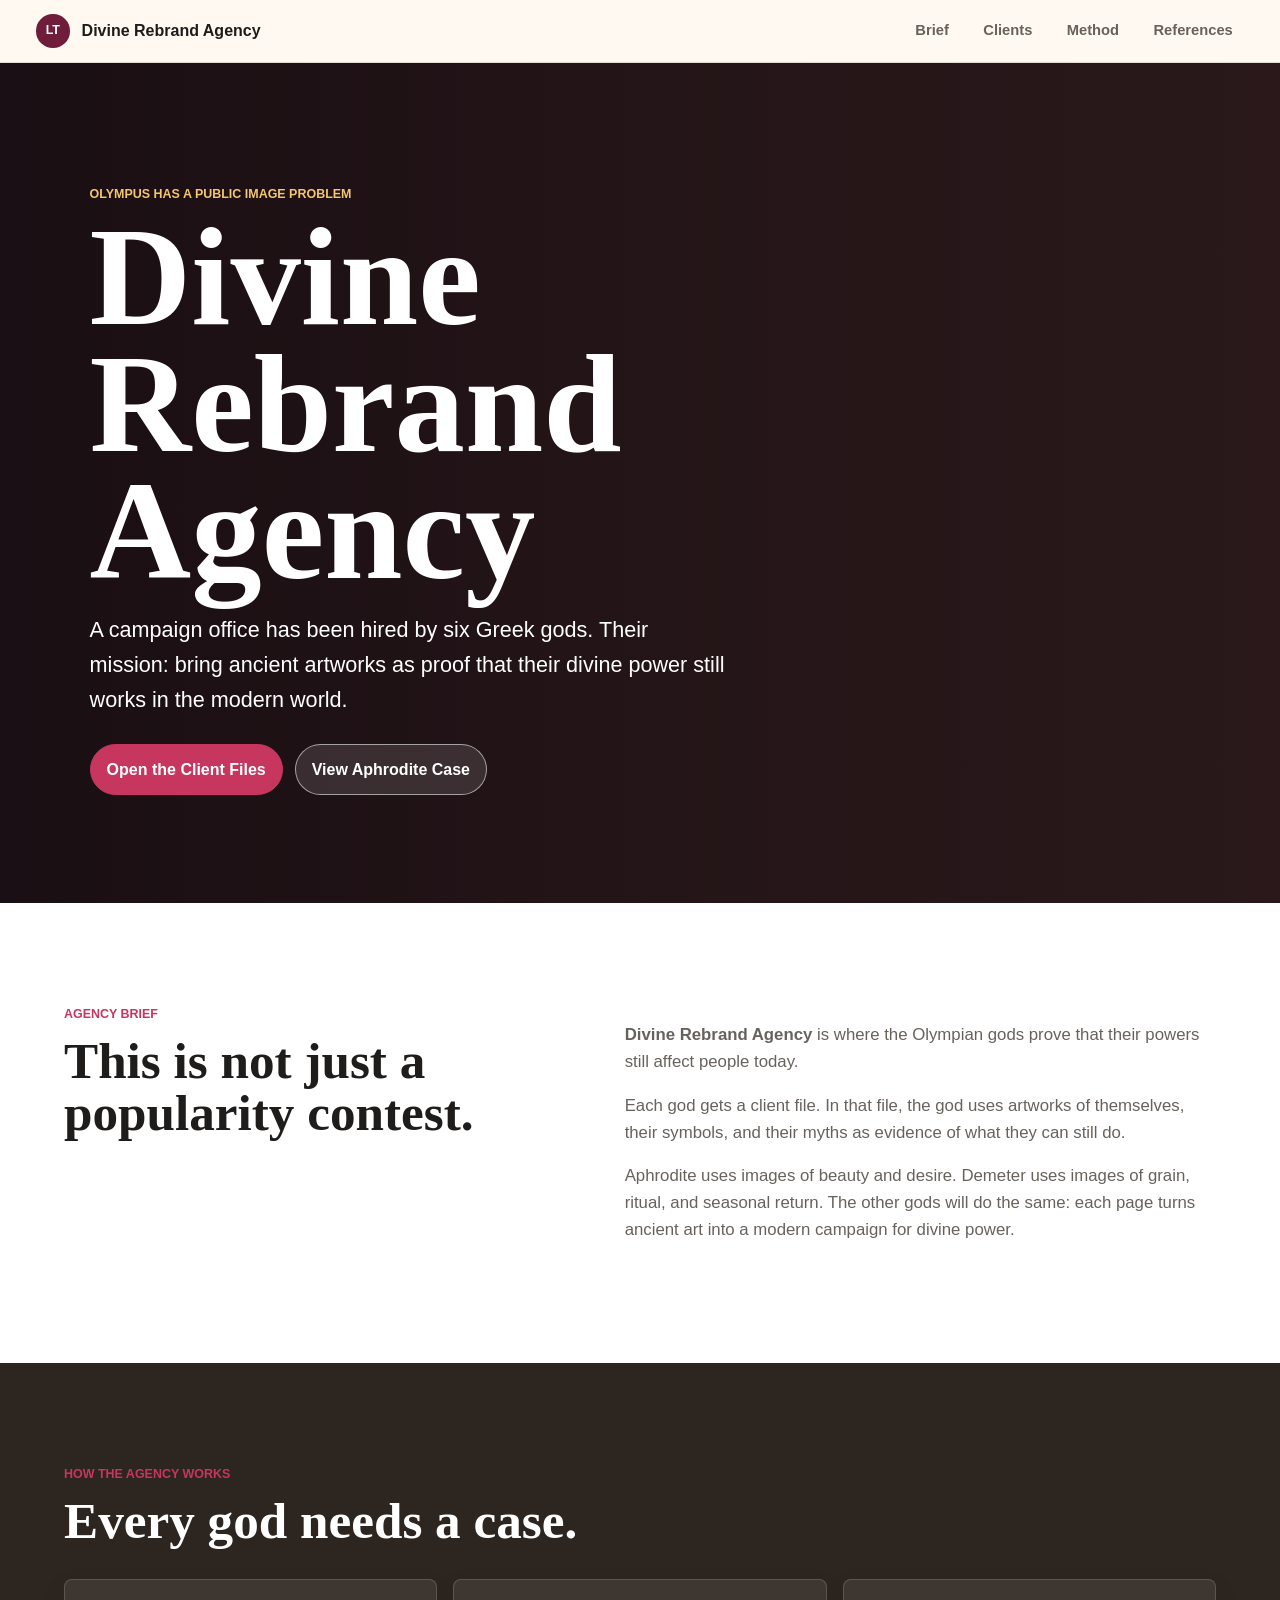
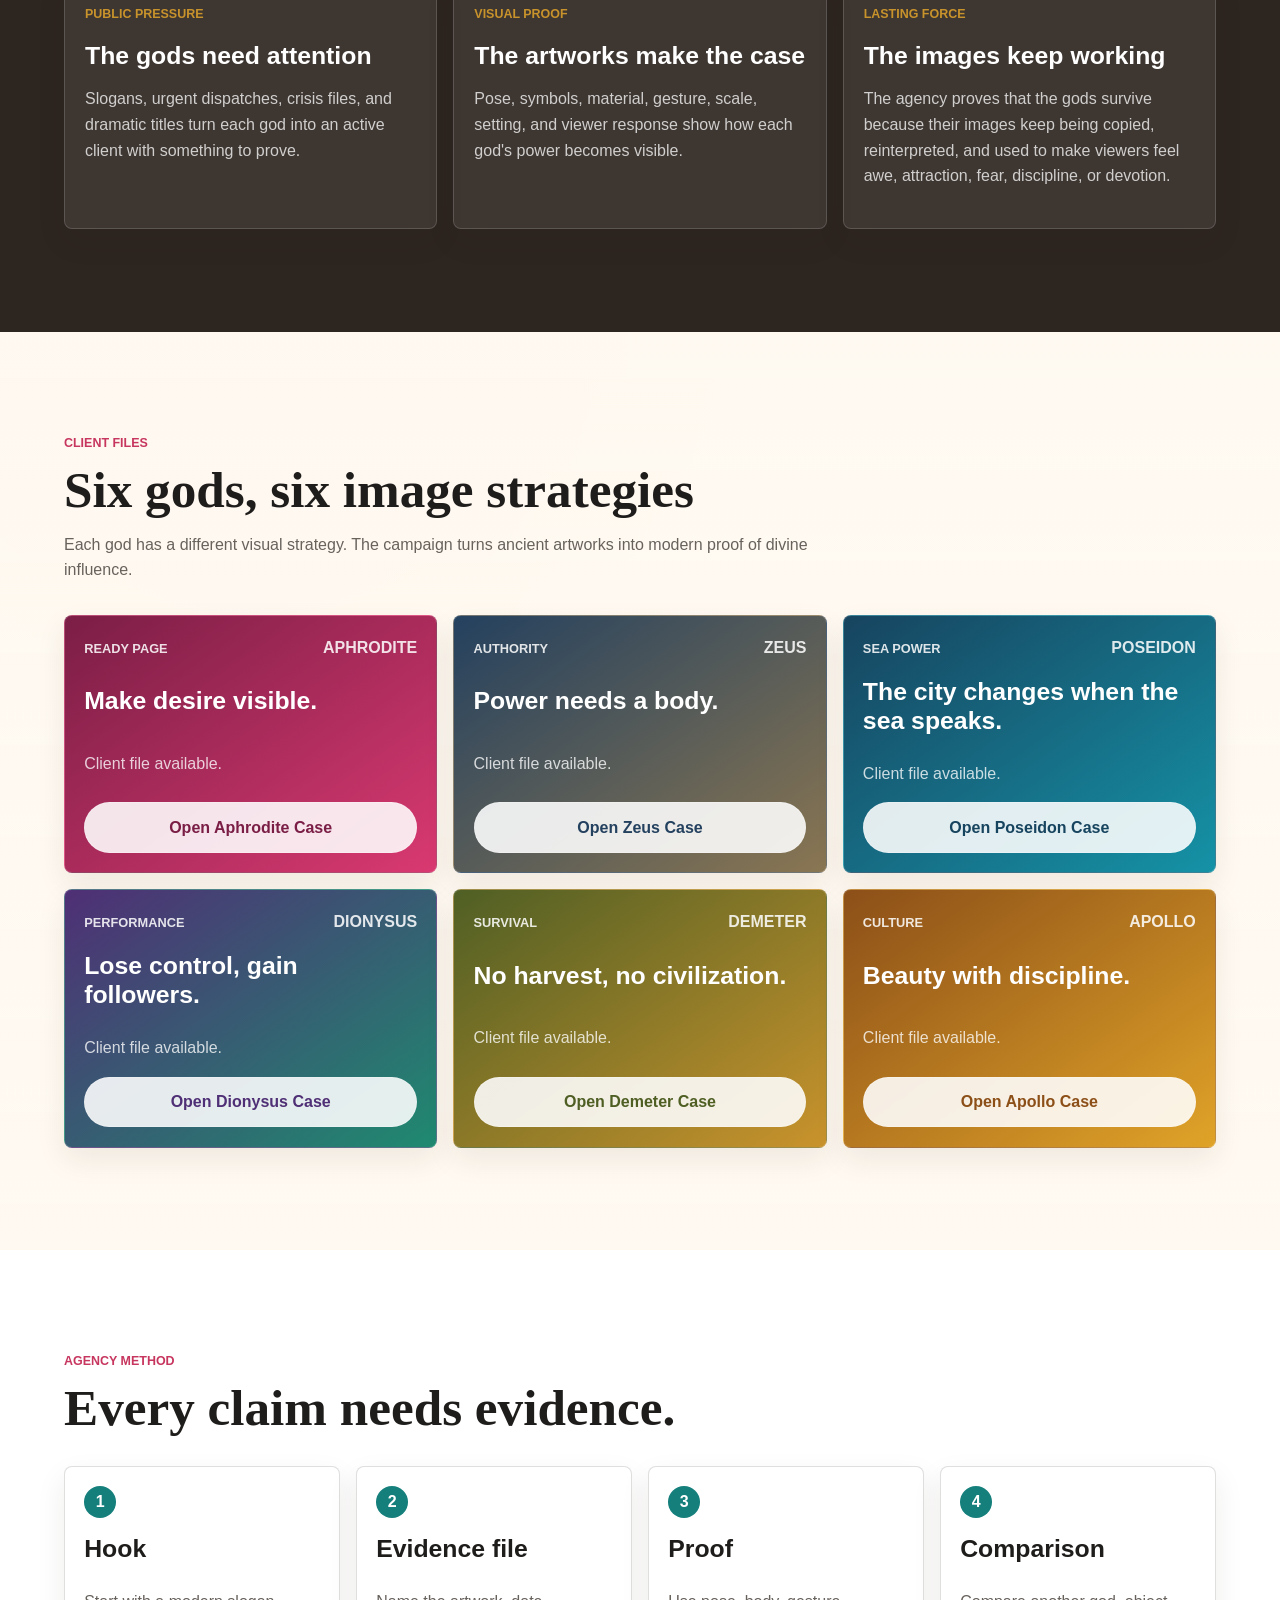
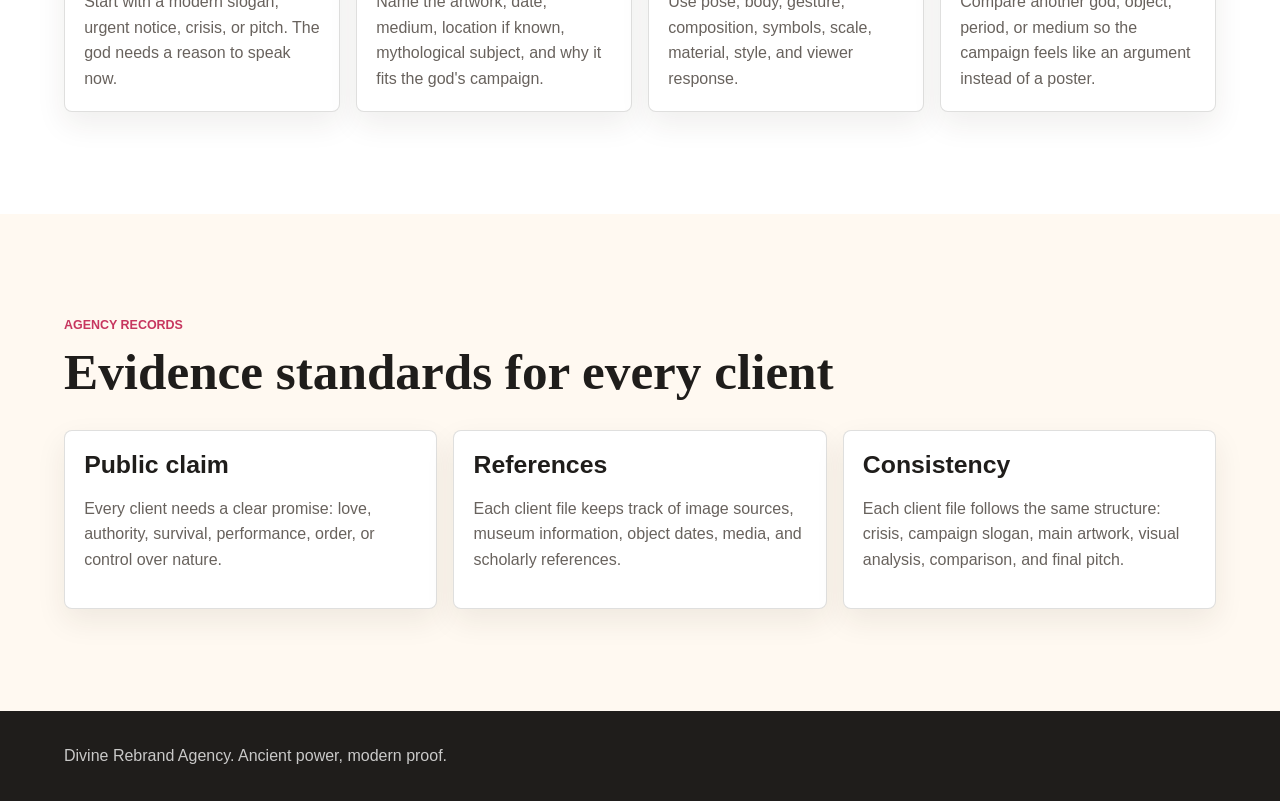
==== commit d756a954: "Clean pages to transcript-based content" ====
--- a/index.html
+++ b/index.html
@@ -86,7 +86,7 @@
             <strong>Aphrodite</strong>
           </div>
           <h3>Make desire visible.</h3>
-          <p>Aphrodite's campaign turns love and beauty into an argument about looking: nudity, contrapposto, modest gesture, marble surface, and viewer response.</p>
+          <p>Client file available.</p>
           <a class="button primary" href="aphrodite.html">Open Aphrodite Case</a>
         </article>
 
@@ -96,7 +96,7 @@
             <strong>Zeus</strong>
           </div>
           <h3>Power needs a body.</h3>
-          <p>Use thunderbolt iconography, scale, throne imagery, heroic anatomy, and public command to show how Zeus becomes visual authority.</p>
+          <p>Client file available.</p>
           <a class="button secondary" href="zeus.html">Open Zeus Case</a>
         </article>
 
@@ -106,7 +106,7 @@
             <strong>Poseidon</strong>
           </div>
           <h3>The city changes when the sea speaks.</h3>
-          <p>Poseidon's campaign uses sculpture, fountain imagery, myth shifts, maritime authority, and modern anime presence to argue that sea power still shapes identity.</p>
+          <p>Client file available.</p>
           <a class="button secondary" href="poseidon.html">Open Poseidon Case</a>
         </article>
 
@@ -116,7 +116,7 @@
             <strong>Dionysus</strong>
           </div>
           <h3>Lose control, gain followers.</h3>
-          <p>Track wine, theatre, masks, maenads, satyrs, and vase imagery to show how Dionysus sells divine ecstasy and social reversal.</p>
+          <p>Client file available.</p>
           <a class="button secondary" href="dionysus.html">Open Dionysus Case</a>
         </article>
 
@@ -126,7 +126,7 @@
             <strong>Demeter</strong>
           </div>
           <h3>No harvest, no civilization.</h3>
-          <p>Her campaign connects agriculture, motherhood, mourning, fertility, and ritual to images of grain, torches, Persephone/Kore, and seasonal return.</p>
+          <p>Client file available.</p>
           <a class="button secondary" href="demeter.html">Open Demeter Case</a>
         </article>
 
@@ -136,7 +136,7 @@
             <strong>Apollo</strong>
           </div>
           <h3>Beauty with discipline.</h3>
-          <p>Apollo's campaign can use youth, music, prophecy, archery, idealized male form, and order to contrast beauty with divine control.</p>
+          <p>Client file available.</p>
           <a class="button secondary" href="apollo.html">Open Apollo Case</a>
         </article>
       </div>
--- a/styles.css
+++ b/styles.css
@@ -308,6 +308,12 @@
     url("assets/gods/poseidon/lateran-poseidon.png") center 22% / cover;
 }
 
+.source-hero.demeter-source {
+  background:
+    linear-gradient(90deg, rgba(31, 39, 18, 0.92), rgba(56, 54, 28, 0.42)),
+    url("https://upload.wikimedia.org/wikipedia/commons/2/20/Great_Eleusinian_Relief.jpg") center 18% / cover;
+}
+
 .source-hero-inner {
   max-width: 780px;
 }
